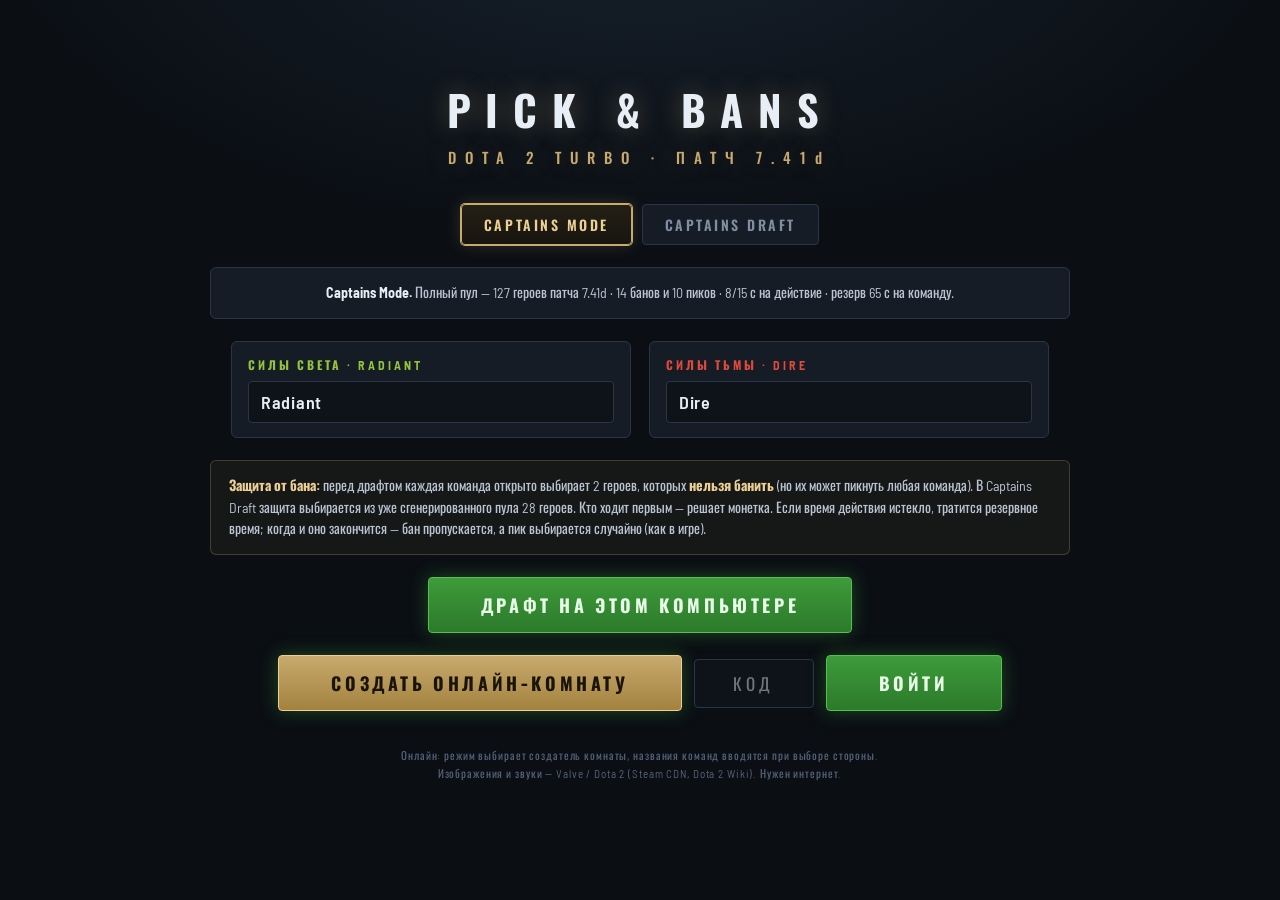
==== index.html @ f0eefd9b "Add files via upload" ====
<!DOCTYPE html>
<html lang="ru">
<head>
<meta charset="UTF-8">
<meta name="viewport" content="width=device-width, initial-scale=1.0">
<title>Dota 2 Turbo — Pick & Bans 7.41d</title>
<link rel="preconnect" href="https://fonts.googleapis.com">
<link href="https://fonts.googleapis.com/css2?family=Barlow+Semi+Condensed:wght@400;500;600;700;800&family=Oswald:wght@400;500;600;700&display=swap" rel="stylesheet">
<style>
:root{
  --bg:#0b0f14; --bg2:#0e141b; --panel:#151c25; --panel2:#1b2430; --line:#2a3646;
  --gold:#c8aa6e; --gold-br:#eccf94; --txt:#cfd8e3; --dim:#7f8ea1;
  --radiant:#93c53b; --radiant-br:#b8e35f; --dire:#e04a3c; --dire-br:#ff7a6b;
  --str:#ec5044; --agi:#3fda6c; --int:#40a6ff; --uni:#c98aff;
  --ban:#8b1e1e;
}
*{box-sizing:border-box; margin:0; padding:0; -webkit-user-select:none; user-select:none;}
html,body{height:100%;}
body{
  background:radial-gradient(1200px 600px at 50% -10%, #16202c 0%, var(--bg) 55%) fixed, var(--bg);
  color:var(--txt);
  font-family:'Barlow Semi Condensed','Oswald',Arial,sans-serif;
  overflow-x:hidden; min-height:100%;
}
input{user-select:text; -webkit-user-select:text;}
button{font-family:inherit; cursor:pointer;}
.hidden{display:none !important;}
.screen{min-height:100vh; display:flex; flex-direction:column; align-items:center; padding:24px 16px;}

/* ============ SETUP ============ */
.logo{margin-top:6vh; text-align:center; font-family:'Oswald'; letter-spacing:.35em; font-weight:700;
  font-size:42px; color:#e8eef5; text-shadow:0 0 24px rgba(200,170,110,.35);}
.logo .sub{display:block; font-size:15px; letter-spacing:.6em; color:var(--gold); margin-top:6px; font-weight:500;}
.setup-box{margin-top:4vh; width:min(860px,94vw); display:flex; flex-direction:column; gap:22px;}
.mode-tabs{display:flex; gap:10px; justify-content:center;}
.mode-tab{background:var(--panel); border:1px solid var(--line); color:var(--dim); border-radius:4px;
  font-family:'Oswald'; font-size:14px; letter-spacing:.18em; font-weight:600; padding:9px 22px;
  text-transform:uppercase; transition:all .15s;}
.mode-tab:hover{border-color:#3b4b60; color:#cfd8e3;}
.mode-tab.sel{border-color:var(--gold); color:var(--gold-br); box-shadow:0 0 0 1px var(--gold), 0 0 16px rgba(200,170,110,.22);
  background:linear-gradient(180deg,#242015,#181510);}
.mode-desc{background:var(--panel); border:1px solid var(--line); border-radius:6px; padding:14px 18px;
  font-size:14px; color:#b9c4d2; line-height:1.55; text-align:center; min-height:52px;}
.mode-desc b{color:#e8eef5;}
.teams-row{display:flex; gap:18px; justify-content:center; flex-wrap:wrap;}
.team-input{flex:1 1 280px; max-width:400px; background:var(--panel); border:1px solid var(--line); border-radius:6px; padding:14px 16px;}
.team-input label{display:block; font-size:12px; letter-spacing:.25em; margin-bottom:8px; font-weight:700;}
.team-input.radiant label{color:var(--radiant);}
.team-input.dire label{color:var(--dire);}
.team-input input{width:100%; background:#0d1319; border:1px solid var(--line); color:#e8eef5; font-size:18px;
  padding:9px 12px; border-radius:4px; font-family:inherit; font-weight:600; letter-spacing:.04em;}
.team-input input:focus{outline:none; border-color:var(--gold);}
.rules-note{background:rgba(200,170,110,.06); border:1px solid rgba(200,170,110,.25); border-radius:6px;
  padding:14px 18px; font-size:14px; color:#b9c4d2; line-height:1.55;}
.rules-note b{color:var(--gold-br);}
.btn-main{align-self:center; background:linear-gradient(180deg,#3e9b3a,#2c7a2b); color:#eaffea; border:1px solid #55c14f;
  font-size:18px; letter-spacing:.2em; font-weight:700; padding:14px 52px; border-radius:4px; text-transform:uppercase;
  box-shadow:0 0 18px rgba(70,180,60,.35); transition:all .15s;}
.btn-main:hover:not(:disabled){filter:brightness(1.15);}
.btn-main:disabled{filter:grayscale(.8) brightness(.6); cursor:not-allowed; box-shadow:none;}
.btn-gold{background:linear-gradient(180deg,#c8aa6e,#a3823f); border:1px solid #eccf94; color:#1a1408;}

/* ============ COIN ============ */
#scr-coin{justify-content:center; gap:36px;}
.coin-stage{perspective:900px; height:220px; display:flex; align-items:center;}
#coin{width:190px; height:190px; position:relative; transform-style:preserve-3d; transition:transform 2.6s cubic-bezier(.15,.75,.25,1);}
#coin .face{position:absolute; inset:0; border-radius:50%; backface-visibility:hidden; display:flex; flex-direction:column;
  align-items:center; justify-content:center; gap:6px; font-family:'Oswald'; font-weight:700; letter-spacing:.14em;
  border:6px solid var(--gold); box-shadow:inset 0 0 30px rgba(0,0,0,.6), 0 0 40px rgba(200,170,110,.25);}
#coin .face img{width:84px; height:84px; filter:drop-shadow(0 2px 6px rgba(0,0,0,.7));}
#coin .face.radiant{background:radial-gradient(circle at 35% 30%, #2f4d18, #16260c); color:var(--radiant-br);}
#coin .face.dire{background:radial-gradient(circle at 35% 30%, #4d1d15, #260d08); color:var(--dire-br); transform:rotateY(180deg);}
.coin-caption{font-size:20px; letter-spacing:.3em; color:var(--dim); text-transform:uppercase; font-weight:600;}
#coin-result{text-align:center; display:flex; flex-direction:column; gap:20px; align-items:center;}
#coin-result .who{font-family:'Oswald'; font-size:30px; letter-spacing:.2em; font-weight:700;}

/* ============ PROTECT ============ */
#scr-protect{gap:14px;}
.protect-head{margin-top:8px; text-align:center;}
.protect-head h2{font-family:'Oswald'; font-size:26px; letter-spacing:.14em; font-weight:600;}
.protect-head .cnt{margin-top:6px; font-size:16px; color:var(--gold-br); letter-spacing:.1em;}
.protect-head .hint{margin-top:4px; font-size:13px; color:var(--dim);}

/* ============ COMMON HERO GRID ============ */
.search-row{display:flex; gap:12px; align-items:center; margin:4px 0 2px;}
.search-row input{background:#0d1319; border:1px solid var(--line); color:#e8eef5; font-size:15px; padding:8px 14px;
  border-radius:4px; width:280px; font-family:inherit;}
.search-row input:focus{outline:none; border-color:var(--gold);}
.grid4{display:grid; grid-template-columns:repeat(4,1fr); gap:10px; width:min(1720px,99vw); align-items:start;}
.attr-col{background:linear-gradient(180deg, rgba(255,255,255,.02), rgba(0,0,0,.12)); border:1px solid #1e2937; border-radius:6px; padding:8px;}
.attr-head{display:flex; align-items:center; justify-content:center; gap:8px; padding:4px 0 9px;}
.attr-head img{width:22px; height:22px;}
.attr-head span{font-family:'Oswald'; font-size:15px; letter-spacing:.22em; font-weight:600;}
.attr-col[data-a=s] .attr-head span{color:var(--str);}
.attr-col[data-a=a] .attr-head span{color:var(--agi);}
.attr-col[data-a=i] .attr-head span{color:var(--int);}
.attr-col[data-a=u] .attr-head span{color:var(--uni);}
.hgrid{display:grid; grid-template-columns:repeat(auto-fill,minmax(76px,1fr)); gap:5px;}
.hero{position:relative; aspect-ratio:256/144; border-radius:3px; background-size:cover; background-position:center;
  border:1px solid #05070a; cursor:pointer; transition:transform .12s ease, box-shadow .12s ease, filter .15s; outline:1px solid rgba(255,255,255,.05);}
.hero .nm{position:absolute; left:0; right:0; bottom:0; font-size:9px; line-height:1.1; padding:7px 2px 2px; text-align:center;
  color:#dfe7f0; letter-spacing:.04em; text-transform:uppercase; font-weight:600; white-space:nowrap; overflow:hidden; text-overflow:ellipsis;
  background:linear-gradient(180deg, transparent, rgba(0,0,0,.88) 70%); border-radius:0 0 3px 3px; pointer-events:none;}
.hero:hover{transform:scale(1.42); z-index:30; box-shadow:0 6px 22px rgba(0,0,0,.8), 0 0 0 1px var(--gold);}
.hero.dimmed{filter:brightness(.13) saturate(.4); pointer-events:none;}
.hero.dimmed .nm{opacity:.25;}
.hero.sel{box-shadow:0 0 0 2px var(--gold-br), 0 0 18px rgba(236,207,148,.5); transform:scale(1.18); z-index:20;}
.hero.banned{filter:grayscale(1) brightness(.32); cursor:default;}
.hero.banned:hover{transform:none; box-shadow:none;}
.hero.banned::after{content:""; position:absolute; inset:0;
  background:linear-gradient(to top right, transparent 46.5%, rgba(220,60,50,.85) 47%, rgba(220,60,50,.85) 53%, transparent 53.5%);}
.hero.picked{filter:brightness(.28); cursor:default;}
.hero.picked:hover{transform:none;}
.hero.picked.by-radiant{box-shadow:inset 0 -3px 0 var(--radiant);}
.hero.picked.by-dire{box-shadow:inset 0 -3px 0 var(--dire);}
.hero.prot{outline:2px solid var(--gold); box-shadow:0 0 10px rgba(200,170,110,.45);}
.hero .shield{position:absolute; top:2px; right:2px; width:15px; height:17px; pointer-events:none;
  filter:drop-shadow(0 1px 2px rgba(0,0,0,.9));}
.hero.notpool{display:none;}
@keyframes shake{0%,100%{transform:translateX(0)}20%{transform:translateX(-5px)}40%{transform:translateX(5px)}60%{transform:translateX(-4px)}80%{transform:translateX(4px)}}
.hero.shake{animation:shake .35s; box-shadow:0 0 0 2px var(--dire) !important;}

/* ============ DRAFT SCREEN ============ */
#scr-draft{padding:10px 10px 120px; gap:8px;}
.topbar{display:grid; grid-template-columns:1fr 300px 1fr; gap:12px; width:min(1720px,99vw); align-items:stretch;}
.tpanel{background:linear-gradient(180deg,var(--panel2),var(--panel)); border:1px solid var(--line); border-radius:6px; padding:10px 12px 12px; transition:box-shadow .3s;}
.tpanel.active-radiant{box-shadow:0 0 0 1px var(--radiant), 0 0 26px rgba(147,197,59,.28);}
.tpanel.active-dire{box-shadow:0 0 0 1px var(--dire), 0 0 26px rgba(224,74,60,.28);}
.tpanel .tname{display:flex; align-items:baseline; gap:10px; margin-bottom:8px;}
.tpanel.right .tname{justify-content:flex-end;}
.tpanel .tname b{font-family:'Oswald'; font-size:20px; letter-spacing:.12em; color:#e8eef5; font-weight:600;
  max-width:60%; overflow:hidden; text-overflow:ellipsis; white-space:nowrap;}
.tpanel .side-tag{font-size:11px; letter-spacing:.3em; font-weight:700;}
.tpanel.radiant .side-tag{color:var(--radiant);}
.tpanel.dire .side-tag{color:var(--dire);}
.tpanel .reserve{font-size:13px; color:var(--dim); letter-spacing:.06em; margin-left:auto;}
.tpanel.right .reserve{margin-left:0; margin-right:auto;}
.tpanel .reserve b{color:#e8eef5; font-family:'Oswald'; font-size:15px;}
.tpanel .reserve.burning b{color:#ff6b5b; text-shadow:0 0 10px rgba(255,80,60,.6); animation:pulse 1s infinite;}
@keyframes pulse{50%{opacity:.55}}
.pickrow{display:flex; gap:6px;}
.tpanel.right .pickrow{flex-direction:row-reverse;}
.pslot{flex:1 1 0; aspect-ratio:256/144; background:#0a0e13; border:1px solid #232f3f; border-radius:3px; position:relative; overflow:hidden;}
.tpanel.radiant .pslot{border-top:2px solid rgba(147,197,59,.55);}
.tpanel.dire .pslot{border-top:2px solid rgba(224,74,60,.55);}
.pslot img{width:100%; height:100%; object-fit:cover; display:block; animation:slotin .35s ease;}
@keyframes slotin{from{transform:scale(1.6); opacity:0; filter:brightness(2);} to{transform:scale(1); opacity:1;}}
.pslot.turn{box-shadow:inset 0 0 0 2px var(--gold); animation:pulse 1.2s infinite;}
.pslot .pnum{position:absolute; top:2px; left:4px; font-size:10px; color:#4d5d72; font-weight:700;}
.banrow{display:flex; gap:4px; margin-top:6px; min-height:26px;}
.tpanel.right .banrow{flex-direction:row-reverse;}
.bslot{width:46px; aspect-ratio:256/144; background:#0a0e13; border:1px solid #22140f; border-radius:2px; position:relative; overflow:hidden;}
.bslot img{width:100%; height:100%; object-fit:cover; filter:grayscale(1) brightness(.55);}
.bslot::after{content:""; position:absolute; inset:0; background:linear-gradient(to top right, transparent 44%, rgba(220,60,50,.9) 46%, rgba(220,60,50,.9) 54%, transparent 56%); opacity:0;}
.bslot.done::after{opacity:1;}
.bslot.skip{display:flex; align-items:center; justify-content:center; color:#6b4a3f; font-size:14px; font-weight:800;}
.bslot.turn{box-shadow:inset 0 0 0 2px var(--gold); animation:pulse 1.2s infinite;}

.center-timer{background:linear-gradient(180deg,#181f29,#10151d); border:1px solid var(--line); border-radius:6px;
  display:flex; flex-direction:column; align-items:center; justify-content:center; gap:2px; padding:8px;}
.ct-action{font-family:'Oswald'; font-size:17px; letter-spacing:.22em; font-weight:600; text-transform:uppercase;}
.ct-action.radiant{color:var(--radiant-br);}
.ct-action.dire{color:var(--dire-br);}
.ct-time{font-family:'Oswald'; font-size:52px; font-weight:700; line-height:1; color:#f2f6fa; text-shadow:0 0 18px rgba(255,255,255,.15);}
.ct-time.low{color:#ff5d4d; text-shadow:0 0 20px rgba(255,70,50,.55);}
.ct-time.reserve-mode{color:#ffb14d; text-shadow:0 0 20px rgba(255,170,60,.5);}
.ct-phase{font-size:11px; letter-spacing:.28em; color:var(--dim); text-transform:uppercase;}
.ct-sub{font-size:11px; letter-spacing:.14em; color:#8d6a3f; text-transform:uppercase; min-height:14px;}

.seqbar{display:flex; gap:3px; width:min(1720px,99vw); justify-content:center; flex-wrap:wrap; align-items:flex-end;}
.seq{position:relative; overflow:hidden; border-radius:3px; display:flex; align-items:center; justify-content:center; font-weight:800; border:1px solid;}
.seq.pick{width:44px; height:46px; font-size:16px;}
.seq.ban{width:26px; height:26px; font-size:10px; opacity:.9;}
.seq.radiant{background:linear-gradient(180deg,#232f12,#131a09); border-color:#4a6420; color:var(--radiant-br); box-shadow:inset 0 -3px 0 var(--radiant);}
.seq.dire{background:linear-gradient(180deg,#2e140d,#1a0b07); border-color:#6b2a20; color:var(--dire-br); box-shadow:inset 0 -3px 0 var(--dire);}
.seq.ban.radiant, .seq.ban.dire{filter:saturate(.7) brightness(.85);}
.seq img{position:absolute; inset:0; width:100%; height:100%; object-fit:cover;}
.seq.ban img{filter:grayscale(1) brightness(.5);}
.seq.cur{box-shadow:0 0 0 2px var(--gold), 0 0 16px rgba(200,170,110,.55); z-index:2; opacity:1; filter:none;}
.seq .mini-x{position:absolute; inset:0; background:linear-gradient(to top right, transparent 42%, rgba(220,60,50,.9) 46%, rgba(220,60,50,.9) 54%, transparent 58%); z-index:1;}
.seq-gap{width:14px;}
.seq-legend{width:100%; display:flex; justify-content:center; gap:24px; font-size:11px; color:#7c8ca1; letter-spacing:.12em; margin-top:3px; text-transform:uppercase;}
.seq-legend .lg{display:inline-flex; align-items:center; gap:6px;}
.seq-legend .sq{display:inline-block; border-radius:2px; border:1px solid #4a5568; background:#1a2230;}
.seq-legend .sq.p{width:16px; height:16px;}
.seq-legend .sq.b{width:10px; height:10px;}

/* bottom action bar */
.actionbar{position:fixed; left:0; right:0; bottom:0; background:linear-gradient(180deg, rgba(13,18,25,.6), #0c1117 40%);
  border-top:1px solid #202b39; backdrop-filter:blur(6px); display:flex; align-items:center; justify-content:center;
  gap:18px; padding:10px 14px; z-index:50;}
.preview{display:flex; align-items:center; gap:14px; min-width:340px;}
.preview .pimg{width:150px; aspect-ratio:256/144; background:#0a0e13 center/cover; border:1px solid #2a3646; border-radius:4px;}
.preview .pinfo{display:flex; flex-direction:column; gap:3px;}
.preview .pname{font-family:'Oswald'; font-size:21px; letter-spacing:.1em; color:#eef3f8; font-weight:600; min-width:170px;}
.preview .pattr{display:flex; align-items:center; gap:6px; font-size:12px; color:var(--dim); letter-spacing:.15em; text-transform:uppercase;}
.preview .pattr img{width:16px; height:16px;}
.btn-lock{font-family:'Oswald'; font-size:19px; letter-spacing:.24em; font-weight:600; text-transform:uppercase;
  padding:14px 46px; border-radius:4px; border:1px solid transparent; transition:all .15s; min-width:250px;}
.btn-lock.pick{background:linear-gradient(180deg,#3e9b3a,#2c7a2b); border-color:#55c14f; color:#eaffea; box-shadow:0 0 18px rgba(70,180,60,.35);}
.btn-lock.ban{background:linear-gradient(180deg,#a5342a,#7c2018); border-color:#d4574a; color:#ffe9e6; box-shadow:0 0 18px rgba(200,60,45,.35);}
.btn-lock:disabled{filter:grayscale(.85) brightness(.5); cursor:not-allowed; box-shadow:none;}
.btn-lock:hover:not(:disabled){filter:brightness(1.18);}
.mini-btns{display:flex; gap:8px;}
.btn-mini{background:#182130; border:1px solid var(--line); color:#9fb0c3; font-size:13px; padding:9px 14px; border-radius:4px; letter-spacing:.08em;}
.btn-mini:hover{border-color:var(--gold); color:var(--gold-br);}
.btn-small{background:none; border:1px solid var(--line); color:#8fa0b5; font-size:12px; padding:7px 18px;
  border-radius:4px; letter-spacing:.1em; text-transform:uppercase;}
.btn-small:hover{border-color:var(--gold); color:var(--gold-br);}

/* overlays */
.overlay{position:fixed; inset:0; background:rgba(5,8,12,.86); z-index:100; display:flex; flex-direction:column;
  align-items:center; justify-content:center; gap:26px; backdrop-filter:blur(4px);}
.overlay h2{font-family:'Oswald'; font-size:44px; letter-spacing:.4em; color:#e8eef5; font-weight:700;}
#toast{position:fixed; bottom:112px; left:50%; transform:translateX(-50%); background:#241318; border:1px solid var(--dire);
  color:#ffd9d4; padding:10px 22px; border-radius:4px; font-size:15px; letter-spacing:.06em; z-index:200; opacity:0;
  transition:opacity .25s; pointer-events:none;}
#toast.show{opacity:1;}
#toast.goldy{background:#211b0e; border-color:var(--gold); color:#f3e3bd;}

/* review banner (CD) */
#review-banner{position:fixed; top:0; left:0; right:0; z-index:90; display:flex; align-items:center; justify-content:center; gap:16px;
  background:linear-gradient(180deg, rgba(200,170,110,.16), rgba(20,15,5,.7)); border-bottom:1px solid var(--gold);
  padding:12px; font-family:'Oswald'; font-size:20px; letter-spacing:.2em; color:var(--gold-br); text-transform:uppercase;}
#review-banner b{font-size:30px;}

/* END SCREEN */
#scr-end .vs-wrap{display:flex; gap:34px; align-items:center;}
.end-team{display:flex; flex-direction:column; gap:10px; align-items:center;}
.end-team h3{font-family:'Oswald'; font-size:26px; letter-spacing:.16em; font-weight:600;}
.end-team.radiant h3{color:var(--radiant-br);}
.end-team.dire h3{color:var(--dire-br);}
.end-picks{display:flex; flex-direction:column; gap:6px;}
.end-picks img{width:210px; border-radius:4px; border:1px solid #2a3646; display:block;}
.vs-label{font-family:'Oswald'; font-size:52px; color:var(--gold); letter-spacing:.1em; font-weight:700; text-shadow:0 0 26px rgba(200,170,110,.5);}
.end-note{color:var(--dim); font-size:14px; letter-spacing:.08em;}
.footer-note{margin-top:14px; font-size:11px; color:#54637a; letter-spacing:.08em; text-align:center; line-height:1.6;}
/* онлайн */
.net-row{display:flex; gap:12px; justify-content:center; align-items:center; flex-wrap:wrap;}
.net-row input{background:#0d1319; border:1px solid var(--line); color:#e8eef5; font-size:17px; padding:11px 14px;
  border-radius:4px; width:120px; text-align:center; letter-spacing:.25em; font-family:'Oswald'; text-transform:uppercase;}
.net-row input:focus{outline:none; border-color:var(--gold);}
.lobby-mode{margin-top:10px; color:var(--gold-br); font-family:'Oswald'; letter-spacing:.25em; font-size:16px;}
#lobby-status{color:var(--dim); font-size:14px; letter-spacing:.08em; margin-top:10px; min-height:18px;}
.seats{display:flex; gap:24px; margin-top:28px; flex-wrap:wrap; justify-content:center;}
.seat{width:310px; background:linear-gradient(180deg,var(--panel2),var(--panel)); border:1px solid var(--line);
  border-radius:6px; padding:22px 20px; display:flex; flex-direction:column; gap:12px; align-items:center;}
.seat.radiant{border-top:3px solid var(--radiant);}
.seat.dire{border-top:3px solid var(--dire);}
.seat .side-tag{font-family:'Oswald'; letter-spacing:.32em; font-weight:700; font-size:18px;}
.seat.radiant .side-tag{color:var(--radiant-br);}
.seat.dire .side-tag{color:var(--dire-br);}
.seat-state{color:var(--dim); font-size:15px; letter-spacing:.06em; min-height:20px;}
.seat input{width:100%; background:#0d1319; border:1px solid var(--line); color:#e8eef5; font-size:16px;
  padding:9px 10px; border-radius:4px; font-family:inherit; text-align:center; font-weight:600;}
.seat input:focus{outline:none; border-color:var(--gold);}
.lobby-hint{margin-top:26px; color:var(--dim); font-size:13px; letter-spacing:.06em; text-align:center; line-height:1.7;}
@media (max-width:1100px){
  .grid4{grid-template-columns:repeat(2,1fr);}
  .topbar{grid-template-columns:1fr; }
  .center-timer{order:-1;}
}
</style>
</head>
<body>

<!-- ================= SETUP ================= -->
<section id="scr-setup" class="screen">
  <h1 class="logo">PICK &amp; BANS<span class="sub">DOTA 2 TURBO · ПАТЧ 7.41d</span></h1>
  <div class="setup-box">
    <div class="mode-tabs">
      <button class="mode-tab sel" data-mode="cm">Captains Mode</button>
      <button class="mode-tab" data-mode="cd">Captains Draft</button>
    </div>
    <div class="mode-desc" id="mode-desc"></div>
    <div class="teams-row">
      <div class="team-input radiant">
        <label>СИЛЫ СВЕТА · RADIANT</label>
        <input id="name-radiant" maxlength="24" value="Radiant" spellcheck="false">
      </div>
      <div class="team-input dire">
        <label>СИЛЫ ТЬМЫ · DIRE</label>
        <input id="name-dire" maxlength="24" value="Dire" spellcheck="false">
      </div>
    </div>
    <div class="rules-note">
      <b>Защита от бана:</b> перед драфтом каждая команда открыто выбирает 2 героев, которых <b>нельзя банить</b>
      (но их может пикнуть любая команда). В Captains Draft защита выбирается из уже сгенерированного пула 28 героев.
      Кто ходит первым — решает монетка. Если время действия истекло, тратится резервное время; когда и оно закончится —
      бан пропускается, а пик выбирается случайно (как в игре).
    </div>
    <button class="btn-main" id="btn-setup-next">Драфт на этом компьютере</button>
    <div class="net-row">
      <button class="btn-main btn-gold" id="btn-net-host">Создать онлайн-комнату</button>
      <input id="net-code" placeholder="КОД" maxlength="8" spellcheck="false">
      <button class="btn-main" id="btn-net-join">Войти</button>
    </div>
    <div class="footer-note">Онлайн: режим выбирает создатель комнаты, названия команд вводятся при выборе стороны.<br>
      Изображения и звуки — Valve / Dota 2 (Steam CDN, Dota 2 Wiki). Нужен интернет.</div>
  </div>
</section>

<!-- ================= ONLINE LOBBY ================= -->
<section id="scr-lobby" class="screen hidden">
  <h1 class="logo" style="margin-top:4vh">ОНЛАЙН-КОМНАТА<span class="sub" id="lobby-code">КОД: —</span></h1>
  <div class="lobby-mode" id="lobby-mode"></div>
  <div id="lobby-status">…</div>
  <div class="seats">
    <div class="seat radiant">
      <div class="side-tag">RADIANT</div>
      <div class="seat-state" id="seat-state-radiant">Свободна</div>
      <input id="seat-name-radiant" class="hidden" maxlength="24" placeholder="Название команды" spellcheck="false">
      <button class="btn-main" id="seat-btn-radiant">Занять сторону</button>
    </div>
    <div class="seat dire">
      <div class="side-tag">DIRE</div>
      <div class="seat-state" id="seat-state-dire">Свободна</div>
      <input id="seat-name-dire" class="hidden" maxlength="24" placeholder="Название команды" spellcheck="false">
      <button class="btn-main" id="seat-btn-dire">Занять сторону</button>
    </div>
  </div>
  <div class="lobby-hint">Отправьте код сопернику — он вводит его на главном экране в поле «КОД» и жмёт «Войти».<br>
    Каждый капитан занимает свободную сторону, вписывает название и жмёт «Готов». Пики и баны — только за свою сторону.</div>
</section>

<!-- ================= COIN ================= -->
<section id="scr-coin" class="screen hidden">
  <h1 class="logo" style="margin-top:4vh">ЖЕРЕБЬЁВКА<span class="sub">ПЕРВЫЙ ХОД</span></h1>
  <div class="coin-stage">
    <div id="coin">
      <div class="face radiant"><img id="coin-img-r" alt="R"><span>RADIANT</span></div>
      <div class="face dire"><img id="coin-img-d" alt="D"><span>DIRE</span></div>
    </div>
  </div>
  <div class="coin-caption" id="coin-caption">Монета решит, кто ходит первым</div>
  <button class="btn-main btn-gold" id="btn-flip">Бросить монету</button>
  <div id="coin-result" class="hidden">
    <div class="who" id="coin-who"></div>
    <button class="btn-main" id="btn-coin-next">Продолжить</button>
  </div>
</section>

<!-- ================= PROTECT ================= -->
<section id="scr-protect" class="screen hidden">
  <div class="protect-head">
    <h2 id="protect-title"></h2>
    <div class="cnt" id="protect-cnt">Выбрано: 0 / 2</div>
    <div class="hint">Эти герои получат золотой щит — банить их запрещено, пикать может любая команда</div>
  </div>
  <div class="search-row">
    <input id="protect-search" placeholder="Поиск героя..." spellcheck="false">
    <button class="btn-mini" id="protect-clear">Сбросить</button>
  </div>
  <div class="grid4" id="protect-grid"></div>
  <button class="btn-main" id="btn-protect-ok" disabled style="margin-top:10px">Подтвердить</button>
</section>

<!-- ================= DRAFT ================= -->
<section id="scr-draft" class="screen hidden">
  <div id="review-banner" class="hidden">Изучите пул героев — драфт начнётся через&nbsp;<b id="review-sec">15</b></div>
  <div class="topbar">
    <div class="tpanel radiant" id="panel-radiant">
      <div class="tname"><span class="side-tag">RADIANT</span><b id="dr-name-radiant">Radiant</b>
        <span class="reserve" id="reserve-radiant">Резерв <b>2:10</b></span></div>
      <div class="pickrow" id="picks-radiant"></div>
      <div class="banrow" id="bans-radiant"></div>
    </div>
    <div class="center-timer">
      <div class="ct-action" id="ct-action">—</div>
      <div class="ct-time" id="ct-time">30</div>
      <div class="ct-sub" id="ct-sub"></div>
      <div class="ct-phase" id="ct-phase"></div>
    </div>
    <div class="tpanel dire right" id="panel-dire">
      <div class="tname"><span class="reserve" id="reserve-dire">Резерв <b>2:10</b></span>
        <b id="dr-name-dire">Dire</b><span class="side-tag">DIRE</span></div>
      <div class="pickrow" id="picks-dire"></div>
      <div class="banrow" id="bans-dire"></div>
    </div>
  </div>
  <div class="seqbar" id="seqbar"></div>
  <div class="search-row">
    <input id="draft-search" placeholder="Поиск героя..." spellcheck="false">
    <div class="mini-btns">
      <button class="btn-mini" id="btn-pause">⏸ Пауза</button>
      <button class="btn-mini" id="btn-sound">🔊 Звук вкл</button>
    </div>
  </div>
  <div class="grid4" id="draft-grid"></div>
  <div class="actionbar">
    <div class="preview">
      <div class="pimg" id="prev-img"></div>
      <div class="pinfo">
        <div class="pname" id="prev-name">Выберите героя</div>
        <div class="pattr" id="prev-attr"></div>
      </div>
    </div>
    <button class="btn-lock pick" id="btn-lock" disabled>ВЫБРАТЬ</button>
  </div>
</section>

<!-- ================= END ================= -->
<div id="scr-end" class="overlay hidden">
  <h2>ДРАФТ ЗАВЕРШЁН</h2>
  <div class="vs-wrap">
    <div class="end-team radiant"><h3 id="end-name-radiant"></h3><div class="end-picks" id="end-picks-radiant"></div></div>
    <div class="vs-label">VS</div>
    <div class="end-team dire"><h3 id="end-name-dire"></h3><div class="end-picks" id="end-picks-dire"></div></div>
  </div>
  <div class="end-note" id="end-note"></div>
  <div style="display:flex; gap:14px; align-items:center">
    <button class="btn-main btn-gold" id="btn-save-img" title="Один клик — картинка пиков. Тройной клик — полная картинка с банами в порядке драфта">Сохранить</button>
    <button class="btn-main" id="btn-again">Новый драфт</button>
  </div>
  <button class="btn-small" id="btn-copy">Скопировать результат текстом</button>
</div>

<div id="pause-overlay" class="overlay hidden"><h2>ПАУЗА</h2>
  <button class="btn-main" id="btn-resume">Продолжить</button></div>

<div id="toast"></div>

<script src="https://unpkg.com/mqtt@5.10.1/dist/mqtt.min.js"></script>
<script>if(!window.mqtt)document.write('<script src="https://cdnjs.cloudflare.com/ajax/libs/mqtt/5.10.1/mqtt.min.js"><\/script>');</script>
<script>
/* ================================================================
   DOTA 2 TURBO PICK/BANS — патч 7.41d
   Порядок Captains Mode соответствует 7.40+ (Liquipedia):
   Баны1: A A B B A B B (15с) · Пики1: A B · Баны2: A A B ·
   Пики2: B A A B B A · Баны3: A B A B · Пики3: A B  (A = первый пик)
   Резерв: 65с на команду. Тайм-аут: бан пропадает, пик — случайный герой.
   Captains Draft: пул 28 (7 на атрибут), баны A B A B A B,
   пики A B B A A B B A A B, банк 45с на капитана.
   При пике звучит собственная спавн-реплика героя (оригинальная озвучка Dota 2,
   Dota 2 Wiki). У героев без реплик на вики (Ringmaster, Kez, Largo) — тишина.
   ================================================================ */
/* ---------- ДАННЫЕ: 127 героев патча 7.41d (OpenDota, июль 2026) ----------
   [внутреннее имя для CDN, отображаемое имя, атрибут s/a/i/u] */
const HEROES = [
["antimage","Anti-Mage","a"],["axe","Axe","s"],["bane","Bane","u"],["bloodseeker","Bloodseeker","a"],
["crystal_maiden","Crystal Maiden","i"],["drow_ranger","Drow Ranger","a"],["earthshaker","Earthshaker","s"],
["juggernaut","Juggernaut","a"],["mirana","Mirana","a"],["morphling","Morphling","a"],["nevermore","Shadow Fiend","a"],
["phantom_lancer","Phantom Lancer","a"],["puck","Puck","i"],["pudge","Pudge","s"],["razor","Razor","a"],
["sand_king","Sand King","u"],["storm_spirit","Storm Spirit","i"],["sven","Sven","s"],["tiny","Tiny","s"],
["vengefulspirit","Vengeful Spirit","a"],["windrunner","Windranger","u"],["zuus","Zeus","i"],["kunkka","Kunkka","s"],
["lina","Lina","i"],["lion","Lion","i"],["shadow_shaman","Shadow Shaman","i"],["slardar","Slardar","s"],
["tidehunter","Tidehunter","s"],["witch_doctor","Witch Doctor","i"],["lich","Lich","i"],["riki","Riki","a"],
["enigma","Enigma","u"],["tinker","Tinker","i"],["sniper","Sniper","a"],["necrolyte","Necrophos","i"],
["warlock","Warlock","i"],["beastmaster","Beastmaster","u"],["queenofpain","Queen of Pain","i"],
["venomancer","Venomancer","u"],["faceless_void","Faceless Void","a"],["skeleton_king","Wraith King","s"],
["death_prophet","Death Prophet","u"],["phantom_assassin","Phantom Assassin","a"],["pugna","Pugna","i"],
["templar_assassin","Templar Assassin","a"],["viper","Viper","a"],["luna","Luna","a"],["dragon_knight","Dragon Knight","s"],
["dazzle","Dazzle","u"],["rattletrap","Clockwerk","s"],["leshrac","Leshrac","i"],["furion","Nature's Prophet","u"],
["life_stealer","Lifestealer","s"],["dark_seer","Dark Seer","i"],["clinkz","Clinkz","a"],["omniknight","Omniknight","s"],
["enchantress","Enchantress","i"],["huskar","Huskar","s"],["night_stalker","Night Stalker","s"],
["broodmother","Broodmother","a"],["bounty_hunter","Bounty Hunter","a"],["weaver","Weaver","a"],["jakiro","Jakiro","i"],
["batrider","Batrider","u"],["chen","Chen","i"],["spectre","Spectre","a"],["ancient_apparition","Ancient Apparition","i"],
["doom_bringer","Doom","s"],["ursa","Ursa","a"],["spirit_breaker","Spirit Breaker","s"],["gyrocopter","Gyrocopter","a"],
["alchemist","Alchemist","s"],["invoker","Invoker","i"],["silencer","Silencer","i"],["obsidian_destroyer","Outworld Destroyer","i"],
["lycan","Lycan","s"],["brewmaster","Brewmaster","u"],["shadow_demon","Shadow Demon","i"],["lone_druid","Lone Druid","a"],
["chaos_knight","Chaos Knight","s"],["meepo","Meepo","a"],["treant","Treant Protector","s"],["ogre_magi","Ogre Magi","s"],
["undying","Undying","s"],["rubick","Rubick","i"],["disruptor","Disruptor","i"],["nyx_assassin","Nyx Assassin","u"],
["naga_siren","Naga Siren","a"],["keeper_of_the_light","Keeper of the Light","i"],["wisp","Io","u"],["visage","Visage","u"],
["slark","Slark","a"],["medusa","Medusa","a"],["troll_warlord","Troll Warlord","a"],["centaur","Centaur Warrunner","s"],
["magnataur","Magnus","u"],["shredder","Timbersaw","s"],["bristleback","Bristleback","s"],["tusk","Tusk","s"],
["skywrath_mage","Skywrath Mage","i"],["abaddon","Abaddon","u"],["elder_titan","Elder Titan","s"],
["legion_commander","Legion Commander","s"],["techies","Techies","u"],["ember_spirit","Ember Spirit","a"],
["earth_spirit","Earth Spirit","s"],["abyssal_underlord","Underlord","s"],["terrorblade","Terrorblade","a"],
["phoenix","Phoenix","s"],["oracle","Oracle","i"],["winter_wyvern","Winter Wyvern","i"],["arc_warden","Arc Warden","u"],
["monkey_king","Monkey King","a"],["dark_willow","Dark Willow","i"],["pangolier","Pangolier","u"],
["grimstroke","Grimstroke","i"],["hoodwink","Hoodwink","a"],["void_spirit","Void Spirit","u"],["snapfire","Snapfire","u"],
["mars","Mars","s"],["ringmaster","Ringmaster","i"],["dawnbreaker","Dawnbreaker","s"],["marci","Marci","u"],
["primal_beast","Primal Beast","s"],["muerta","Muerta","i"],["kez","Kez","a"],["largo","Largo","s"]
];
HEROES.sort((x,y)=>x[1].localeCompare(y[1]));
const byId = {}; HEROES.forEach(h=>byId[h[0]]=h);

const CDN = "https://cdn.cloudflare.steamstatic.com/apps/dota2/images/dota_react/";
const img = s => CDN + "heroes/" + s + ".png";
const ATTRS = {
  s:{label:"СИЛА", icon:CDN+"icons/hero_strength.png"},
  a:{label:"ЛОВКОСТЬ", icon:CDN+"icons/hero_agility.png"},
  i:{label:"ИНТЕЛЛЕКТ", icon:CDN+"icons/hero_intelligence.png"},
  u:{label:"УНИВЕРСАЛЬНЫЕ", icon:CDN+"icons/hero_universal.png"}
};
const SHIELD_SVG = '<svg class="shield" viewBox="0 0 24 28" xmlns="http://www.w3.org/2000/svg"><path d="M12 1 22 5v8c0 7-4.5 11.5-10 14C6.5 24.5 2 20 2 13V5Z" fill="#c8aa6e" stroke="#5c4a22" stroke-width="1.6"/><path d="M12 4.2 19 7v6c0 5.2-3.2 8.6-7 10.6C8.2 21.6 5 18.2 5 13V7Z" fill="#8a6f3c"/></svg>';

/* ---------- ЗВУКИ: оригинальный анонсер Dota 2 (Dota 2 Wiki) ---------- */
const SND_BASE = "https://static.wikia.nocookie.net/dota2_gamepedia/images/";
const SND_FILES = {
  pick_radiant:"9/95/Vo_announcer_announcer_pick_rad.mp3",
  pick_dire:"7/7d/Vo_announcer_announcer_pick_dire.mp3",
  ban_radiant:"5/5f/Vo_announcer_announcer_ban_rad.mp3",
  ban_dire:"a/ab/Vo_announcer_announcer_ban_dire.mp3",
  sec10:"c/c2/Vo_announcer_announcer_count_pick_10.mp3",
  sec5:"2/26/Vo_announcer_announcer_count_pick_5.mp3",
  reserve:"2/22/Vo_announcer_announcer_time_reserve.mp3",
  reserveUsing:"d/d6/Vo_announcer_announcer_time_reserve_using.mp3",
  complete_radiant:"6/69/Vo_announcer_announcer_team_complete_rad.mp3",
  complete_dire:"5/50/Vo_announcer_announcer_team_complete_dire.mp3",
  choose:"5/54/Vo_announcer_announcer_choose_hero.mp3",
  mode_cm:"e/e1/Vo_announcer_announcer_type_capt_mode.mp3",
  mode_cd:"7/74/Vo_announcer_announcer_type_capt_draft.mp3"
};
const SND = {};
for (const k in SND_FILES){ SND[k] = new Audio(SND_BASE + SND_FILES[k] + "/revision/latest"); SND[k].preload = "auto"; }
let soundOn = true, audioUnlocked = false;
function unlockAudio(){
  if (audioUnlocked) return; audioUnlocked = true;
  for (const k in SND){ const a=SND[k]; a.muted=true;
    a.play().then(()=>{a.pause(); a.currentTime=0; a.muted=false;}).catch(()=>{a.muted=false;}); }
}
document.addEventListener("pointerdown", unlockAudio, {once:true});
function play(key){
  if (!soundOn || !SND[key]) return;
  try{ const a=SND[key]; a.currentTime=0; a.play().catch(()=>{}); }catch(e){}
}
function playChain(keys){
  if (!soundOn || !keys.length) return;
  const [head, ...rest] = keys; const a = SND[head]; if (!a){ playChain(rest); return; }
  const next = ()=>{ a.removeEventListener("ended", next); playChain(rest); };
  a.addEventListener("ended", next);
  try{ a.currentTime=0; a.play().catch(()=>playChain(rest)); }catch(e){ playChain(rest); }
}

/* ---------- РЕПЛИКИ ГЕРОЕВ ПРИ ПИКЕ (оригинальная озвучка Dota 2, спавн-фразы) ----------
   Для Ringmaster, Kez и Largo озвучки на вики пока нет — при их пике тишина. */
const HERO_VO = {
"antimage":"d/d3/Vo_antimage_anti_spawn_01.mp3",
"axe":"5/5e/Vo_axe_axe_spawn_01.mp3",
"bane":"2/20/Vo_bane_bane_spawn_02.mp3",
"bloodseeker":"4/48/Vo_bloodseeker_blod_spawn_01.mp3",
"crystal_maiden":"b/b2/Vo_crystalmaiden_cm_spawn_01.mp3",
"drow_ranger":"9/94/Vo_drowranger_dro_spawn_01.mp3",
"earthshaker":"7/72/Vo_earthshaker_erth_spawn_01.mp3",
"juggernaut":"9/92/Vo_juggernaut_jug_spawn_01.mp3",
"mirana":"0/09/Vo_mirana_mir_spawn_01.mp3",
"morphling":"e/e6/Vo_morphling_mrph_spawn_01.mp3",
"nevermore":"e/e6/Vo_nevermore_nev_spawn_01.mp3",
"phantom_lancer":"8/8e/Vo_phantom_lancer_plance_spawn_01.mp3",
"puck":"6/67/Vo_puck_puck_spawn_01.mp3",
"pudge":"6/68/Vo_pudge_pud_spawn_01.mp3",
"razor":"1/14/Vo_razor_raz_spawn_01.mp3",
"sand_king":"0/0c/Vo_sandking_skg_spawn_01.mp3",
"storm_spirit":"1/16/Vo_stormspirit_ss_spawn_01.mp3",
"sven":"e/e9/Vo_sven_sven_spawn_01.mp3",
"tiny":"6/68/Vo_tiny_tiny_spawn_01.mp3",
"vengefulspirit":"6/6e/Vo_vengefulspirit_vng_spawn_01.mp3",
"windrunner":"b/b2/Vo_windrunner_wind_spawn_01.mp3",
"zuus":"1/10/Vo_zuus_zuus_spawn_01.mp3",
"kunkka":"0/06/Vo_kunkka_kunk_spawn_01.mp3",
"lina":"2/22/Vo_lina_lina_spawn_01.mp3",
"lion":"a/a5/Vo_lion_lion_spawn_01.mp3",
"shadow_shaman":"9/97/Vo_shadowshaman_shad_spawn_01.mp3",
"slardar":"2/23/Vo_slardar_slar_spawn_01.mp3",
"tidehunter":"7/7f/Vo_tidehunter_tide_spawn_01.mp3",
"witch_doctor":"5/51/Vo_witchdoctor_wdoc_spawn_01.mp3",
"lich":"6/6e/Vo_lich_lich_spawn_01.mp3",
"riki":"6/67/Vo_riki_riki_spawn_01.mp3",
"enigma":"9/9d/Vo_enigma_enig_spawn_01.mp3",
"tinker":"9/9a/Vo_tinker_tink_spawn_01.mp3",
"sniper":"4/42/Vo_sniper_snip_spawn_01.mp3",
"necrolyte":"0/02/Vo_necrolyte_necr_spawn_01.mp3",
"warlock":"c/c9/Vo_warlock_warl_spawn_01.mp3",
"beastmaster":"a/a4/Vo_beastmaster_beas_spawn_01.mp3",
"queenofpain":"7/75/Vo_queenofpain_pain_spawn_01.mp3",
"venomancer":"5/5e/Vo_venomancer_venm_spawn_01.mp3",
"faceless_void":"f/f8/Vo_faceless_void_face_spawn_01.mp3",
"skeleton_king":"b/b3/Vo_skeleton_king_wraith_spawn_01.mp3",
"death_prophet":"e/ed/Vo_death_prophet_dpro_spawn_01.mp3",
"phantom_assassin":"6/6a/Vo_phantom_assassin_phass_spawn_01.mp3",
"pugna":"1/19/Vo_pugna_pugna_spawn_01.mp3",
"templar_assassin":"0/08/Vo_templar_assassin_temp_spawn_01.mp3",
"viper":"4/43/Vo_viper_vipe_spawn_01.mp3",
"luna":"1/1a/Vo_luna_luna_spawn_01.mp3",
"dragon_knight":"e/ec/Vo_dragon_knight_drag_spawn_01.mp3",
"dazzle":"f/f8/Vo_dazzle_dazz_spawn_01.mp3",
"rattletrap":"e/eb/Vo_rattletrap_ratt_spawn_01.mp3",
"leshrac":"1/18/Vo_leshrac_lesh_spawn_01.mp3",
"furion":"0/09/Vo_furion_furi_spawn_01.mp3",
"life_stealer":"4/46/Vo_life_stealer_lifest_spawn_01.mp3",
"dark_seer":"0/0a/Vo_dark_seer_dkseer_spawn_01.mp3",
"clinkz":"9/91/Vo_clinkz_clinkz_spawn_01.mp3",
"omniknight":"3/37/Vo_omniknight_omni_spawn_01.mp3",
"enchantress":"e/e2/Vo_enchantress_ench_spawn_01.mp3",
"huskar":"c/c3/Vo_huskar_husk_spawn_01.mp3",
"night_stalker":"a/a8/Vo_night_stalker_nstalk_spawn_01.mp3",
"broodmother":"8/86/Vo_broodmother_broo_spawn_01.mp3",
"bounty_hunter":"1/1e/Vo_bounty_hunter_bount_spawn_01.mp3",
"weaver":"e/e8/Vo_weaver_weav_spawn_01.mp3",
"jakiro":"3/3c/Vo_jakiro_jak_spawn_01.mp3",
"batrider":"1/1a/Vo_batrider_bat_spawn_01.mp3",
"chen":"b/bc/Vo_chen_chen_spawn_01.mp3",
"spectre":"4/4c/Vo_spectre_spec_spawn_01.mp3",
"ancient_apparition":"f/fd/Vo_ancient_apparition_appa_spawn_01.mp3",
"doom_bringer":"1/11/Vo_doom_bringer_doom_spawn_01.mp3",
"ursa":"3/34/Vo_ursa_ursa_spawn_01.mp3",
"spirit_breaker":"9/93/Vo_spirit_breaker_spir_spawn_01.mp3",
"gyrocopter":"0/03/Vo_gyrocopter_gyro_spawn_01.mp3",
"alchemist":"f/fd/Vo_alchemist_alch_spawn_01.mp3",
"invoker":"8/86/Vo_invoker_invo_spawn_02.mp3",
"silencer":"a/a1/Vo_silencer_silen_spawn_01.mp3",
"obsidian_destroyer":"2/21/Vo_outworld_destroyer_odest_spawn_02.mp3",
"lycan":"a/a4/Vo_lycan_lycan_spawn_01.mp3",
"brewmaster":"8/8e/Vo_brewmaster_brew_spawn_01.mp3",
"shadow_demon":"3/3e/Vo_shadow_demon_shadow_demon_spawn_01.mp3",
"lone_druid":"6/65/Vo_lone_druid_lone_druid_spawn_01.mp3",
"chaos_knight":"4/40/Vo_chaos_knight_chaknight_spawn_01.mp3",
"meepo":"b/b7/Vo_meepo_meepo_spawn_01.mp3",
"treant":"f/f7/Vo_treant_treant_spawn_01.mp3",
"ogre_magi":"a/a8/Vo_ogre_magi_ogmag_spawn_01.mp3",
"undying":"6/68/Vo_undying_undying_spawn_01.mp3",
"rubick":"0/0b/Vo_rubick_rubick_spawn_01.mp3",
"disruptor":"2/20/Vo_disruptor_dis_spawn_01.mp3",
"nyx_assassin":"9/97/Vo_nyx_assassin_nyx_spawn_01.mp3",
"naga_siren":"1/1e/Vo_naga_siren_naga_spawn_01.mp3",
"keeper_of_the_light":"c/c7/Vo_keeper_of_the_light_keep_spawn_01.mp3",
"wisp":"1/14/Vo_wisp_move03.mp3",
"visage":"8/82/Vo_visage_visa_spawn_01.mp3",
"slark":"d/d8/Vo_slark_slark_spawn_01.mp3",
"medusa":"0/04/Vo_medusa_medus_spawn_01.mp3",
"troll_warlord":"d/df/Vo_troll_warlord_troll_spawn_01.mp3",
"centaur":"4/48/Vo_centaur_cent_spawn_01.mp3",
"magnataur":"2/23/Vo_magnataur_magn_spawn_02.mp3",
"shredder":"c/cb/Vo_shredder_timb_spawn_01.mp3",
"bristleback":"1/1d/Vo_bristleback_bristle_spawn_01.mp3",
"tusk":"f/f7/Vo_tusk_tusk_spawn_01.mp3",
"skywrath_mage":"9/99/Vo_skywrath_mage_drag_spawn_01.mp3",
"abaddon":"8/89/Vo_abaddon_abad_spawn_01.mp3",
"elder_titan":"9/94/Vo_elder_titan_elder_spawn_01.mp3",
"legion_commander":"1/17/Vo_legion_commander_legcom_spawn_01.mp3",
"techies":"3/32/Vo_techies_tech_spawn_01.mp3",
"ember_spirit":"c/c1/Vo_ember_spirit_embr_spawn_01.mp3",
"earth_spirit":"9/9d/Vo_earth_spirit_earthspi_spawn_01.mp3",
"abyssal_underlord":"5/58/Vo_abyssal_underlord_abys_spawn_02.mp3",
"terrorblade":"c/ca/Vo_terrorblade_terr_spawn_01.mp3",
"phoenix":"9/93/Vo_phoenix_phoenix_bird_respawn.mp3",
"oracle":"2/28/Vo_oracle_orac_spawn_01.mp3",
"winter_wyvern":"4/4d/Vo_winter_wyvern_winwyv_spawn_01.mp3",
"arc_warden":"4/4a/Vo_arc_warden_arcwar_spawn_01.mp3",
"monkey_king":"9/91/Vo_monkey_king_mk_takeover_vo.mp3",
"dark_willow":"6/6b/Vo_dark_willow_sylph_spawn_06.mp3",
"pangolier":"d/d2/Vo_pangolin_pangolin_spawn_01.mp3",
"grimstroke":"2/21/Vo_grimstroke_grimstroke_spawn_11.mp3",
"hoodwink":"8/82/Vo_hoodwink_hoodwink_intro_16_03.mp3",
"void_spirit":"3/39/Vo_void_spirit_voidspir_spawn_11_03.mp3",
"snapfire":"0/0f/Vo_snapfire_snapfire_spawn_26.mp3",
"mars":"2/2f/Vo_mars_mars_hero_intro_04.mp3",
"dawnbreaker":"6/67/Vo_dawnbreaker_valora_intro_07_03.mp3",
"marci":"a/aa/Vo_marci_marci_move.mp3",
"primal_beast":"9/99/Vo_primal_beast_primal_attack_01.mp3",
"muerta":"d/db/Vo_muerta_ally_035.mp3"
};
const heroLineCache = {};
function heroLineAudio(short){
  if (!HERO_VO[short]) return null;
  if (!heroLineCache[short]){
    const a = new Audio(SND_BASE + HERO_VO[short] + "/revision/latest");
    a.preload = "auto";
    heroLineCache[short] = a;
  }
  return heroLineCache[short];
}
function playAudioThen(a, onend, maxMs){
  let done = false;
  const fin = ()=>{ if (!done){ done = true; a.removeEventListener("ended", fin); if (onend) onend(); } };
  a.addEventListener("ended", fin);
  setTimeout(fin, maxMs || 5000);
  try{ a.currentTime = 0; a.play().catch(fin); }
  catch(e){ fin(); }
}
function playHeroLine(short, onend){
  if (!soundOn){ if (onend) onend(); return; }
  const a = heroLineAudio(short);
  if (!a){ if (onend) onend(); return; }   // нет реплики (Ringmaster, Kez, Largo) — тишина
  playAudioThen(a, onend, 4500);
}
function playThen(key, onend){
  if (!soundOn || !SND[key]){ if (onend) onend(); return; }
  playAudioThen(SND[key], onend, 5000);
}

/* ---------- ПРАВИЛА ---------- */
const RULES = {
  /* тайминги игры /2: баны1 15→8с, остальное 30→15с; резерв /4: CM 130→65с, банк CD 180→45с */
  cm:{ banSlots:7, reserve:65, phases:[
    {type:"ban",  order:"AABBABB", base:8,  label:"СТАДИЯ БАНОВ 1"},
    {type:"pick", order:"AB",      base:15, label:"СТАДИЯ ПИКОВ 1"},
    {type:"ban",  order:"AAB",     base:15, label:"СТАДИЯ БАНОВ 2"},
    {type:"pick", order:"BAABBA",  base:15, label:"СТАДИЯ ПИКОВ 2"},
    {type:"ban",  order:"ABAB",    base:15, label:"СТАДИЯ БАНОВ 3"},
    {type:"pick", order:"AB",      base:15, label:"СТАДИЯ ПИКОВ 3"} ]},
  cd:{ banSlots:3, reserve:45, phases:[
    {type:"ban",  order:"ABABAB",     base:0, label:"СТАДИЯ БАНОВ"},
    {type:"pick", order:"ABBAABBAAB", base:0, label:"СТАДИЯ ПИКОВ"} ]}
};
function buildSeq(mode, firstPick){
  const second = firstPick === "radiant" ? "dire" : "radiant";
  const seq = [];
  RULES[mode].phases.forEach(ph=>{
    for (const ch of ph.order)
      seq.push({team: ch==="A" ? firstPick : second, type: ph.type, base: ph.base, label: ph.label});
  });
  return seq;
}

/* ---------- СОСТОЯНИЕ ---------- */
const S = {
  mode:"cm", names:{radiant:"Radiant", dire:"Dire"}, firstPick:null,
  protectedBy:{radiant:[], dire:[]},           // по 2 героя на команду
  pool:null,                                    // CD: Set из 28 имён
  seq:[], idx:-1,
  bans:{radiant:[], dire:[]}, picks:{radiant:[], dire:[]},
  unavailable:new Set(),                        // забанены или выбраны
  reserves:{radiant:130, dire:130},
  clock:null, paused:false, active:false, preview:null,
  announced:{}, timerId:null, between:false
};
const isProtected = s => S.protectedBy.radiant.includes(s) || S.protectedBy.dire.includes(s);
const inPool = s => !S.pool || S.pool.has(s);
const $ = id => document.getElementById(id);
const fmtMSS = t => { t=Math.max(0,Math.ceil(t)); return Math.floor(t/60)+":"+String(t%60).padStart(2,"0"); };
function toast(msg, gold){
  const t=$("toast"); t.textContent=msg; t.className="show"+(gold?" goldy":"");
  clearTimeout(t._h); t._h=setTimeout(()=>t.className="",1800);
}
/* ---------- ОБЩИЙ РЕНДЕР СЕТКИ ГЕРОЕВ ---------- */
function renderGrid(container, opts){
  container.innerHTML = "";
  const els = {};
  for (const a of ["s","a","i","u"]){
    const col = document.createElement("div");
    col.className = "attr-col"; col.dataset.a = a;
    col.innerHTML = `<div class="attr-head"><img src="${ATTRS[a].icon}" alt=""><span>${ATTRS[a].label}</span></div>`;
    const g = document.createElement("div"); g.className = "hgrid";
    HEROES.filter(h=>h[2]===a).forEach(h=>{
      if (opts.poolOnly && !inPool(h[0])) return;
      const d = document.createElement("div");
      d.className = "hero"; d.dataset.short = h[0];
      d.style.backgroundImage = `url(${img(h[0])})`;
      d.innerHTML = `<span class="nm">${h[1]}</span>`;
      d.addEventListener("click", ()=>opts.onClick(h[0], d));
      g.appendChild(d); els[h[0]] = d;
    });
    col.appendChild(g); container.appendChild(col);
  }
  return els;
}
function matchHero(short, q){
  const qq = q.toLowerCase().replace(/'/g,"").trimStart();
  if (!qq) return true;
  const name = byId[short][1].toLowerCase().replace(/'/g,"");
  if (qq.includes(" ")) return name.startsWith(qq);
  return name.split(/[\s-]+/).some(w=>w.startsWith(qq)) || short.replace(/_/g,"").startsWith(qq);
}
function applyFilter(els, q){
  for (const s in els) els[s].classList.toggle("dimmed", !matchHero(s, q));
}
function bindSearch(input, els){
  input.addEventListener("input", ()=>applyFilter(els, input.value));
}

/* ---------- ЭКРАНЫ ---------- */
function show(id){
  ["scr-setup","scr-lobby","scr-coin","scr-protect","scr-draft"].forEach(x=>$(x).classList.toggle("hidden", x!==id));
  window.scrollTo(0,0);
}

/* ================= ОНЛАЙН (MQTT over WebSocket, host-авторитарная модель) ==========
   Обмен идёт через публичный MQTT-брокер (EMQX / HiveMQ) — никакого P2P и проблем
   с NAT. Хост — судья: тайминги, тайм-ауты и применение действий считает он.
   Гость шлёт только намерения. Топики: d2tpb/<код>/h (хост→гость) и /g (гость→хост). */
const NET = {
  online:false, isHost:false, side:null, client:null, code:"",
  seats:{ radiant:{taken:false,name:"",ready:false,owner:null},
          dire:{taken:false,name:"",ready:false,owner:null} },
  protectsGot:{}, seqOut:0, seqIn:0, peerOnline:false, lastSeen:0, pingIv:null, lobbyGot:false,
  /* самовосстановление: хост ведёт лог действий и шлёт снапшоты, гость догоняет */
  stage:"lobby", actLog:[], applyN:0, snapIv:null, actRetry:null,
  wantSeat:null, wantReady:null, wantName:"", retryIv:null,
  coinShown:false, draftInited:false, protSent:false
};
const defaultName = side => side === "radiant" ? "Radiant" : "Dire";
const BROKERS = ["wss://broker.emqx.io:8084/mqtt", "wss://broker.hivemq.com:8884/mqtt"];
const topicOut = ()=> "d2tpb/" + NET.code.toLowerCase() + "/" + (NET.isHost ? "h" : "g");
const topicIn  = ()=> "d2tpb/" + NET.code.toLowerCase() + "/" + (NET.isHost ? "g" : "h");
function netSend(m){
  if (!NET.client) return;
  m._s = ++NET.seqOut;
  try{ NET.client.publish(topicOut(), JSON.stringify(m), {qos:1}); }catch(e){}
  /* mqtt.js сам буферизует QoS1-публикации при обрыве и дошлёт после реконнекта */
}
function connectBroker(onReady, idx){
  idx = idx || 0;
  if (idx >= BROKERS.length){
    $("lobby-status").textContent = "Не удалось подключиться к серверу — попробуйте позже";
    return;
  }
  let opened = false;
  const c = mqtt.connect(BROKERS[idx], {
    /* стабильный clientId + clean:false = устойчивая сессия: брокер хранит
       QoS1-сообщения, пока клиент офлайн (фоновые вкладки, обрывы сети).
       timerVariant "worker": keepalive-пинги идут из Web Worker, который
       Chrome НЕ троттлит в фоновой вкладке — соединение не умирает молча. */
    clientId: "d2tpb_" + NET.code.toLowerCase() + "_" + (NET.isHost ? "h" : "g"),
    clean: false, connectTimeout: 8000, keepalive: 20, reconnectPeriod: 2000,
    protocolVersion: 4, timerVariant: "worker"
  });
  NET.client = c;
  c.on("connect", ()=>{
    if (!opened){
      opened = true;
      c.subscribe(topicIn(), {qos:1}, err=>{ if (!err) onReady(); });
    } else {
      c.subscribe(topicIn(), {qos:1});                 // после автопереподключения
      if (NET.isHost) sendLobby();
      else if (!NET.lobbyGot) netSend({t:"hello"});
    }
  });
  c.on("message", (t, payload)=>{
    let m; try{ m = JSON.parse(payload.toString()); }catch(e){ return; }
    if (m._s && m._s <= NET.seqIn) return;            // дубликат при QoS 1
    if (m._s) NET.seqIn = m._s;
    NET.lastSeen = Date.now();
    NET.peerOnline = true;
    onNetData(m);
  });
  const fallback = ()=>{ if (!opened){ try{ c.end(true); }catch(e){} connectBroker(onReady, idx + 1); } };
  c.on("error", fallback);
  setTimeout(fallback, 9000);
}
function reconnectHard(){
  if (NET._rh && Date.now() - NET._rh < 30000) return;   // не чаще раза в 30 c
  NET._rh = Date.now();
  try{ NET.client.end(true); }catch(e){}
  connectBroker(()=>{
    if (NET.isHost){ sendLobby(); hostSnap(); }
    else if (!NET.draftInited) netSend({t:"hello"});
  });
}
function startPing(){
  NET.lastSeen = Date.now();
  if (NET.pingIv) clearInterval(NET.pingIv);
  /* в фоне интервал троттлится до ~1 раза в минуту — пороги с запасом */
  NET.pingIv = setInterval(()=>{
    netSend({t:"ping"});
    const silent = Date.now() - NET.lastSeen;
    if (NET.peerOnline && silent > 90000) reconnectHard();
    if (NET.peerOnline && silent > 180000){ NET.peerOnline = false; netLost(); }
  }, 10000);
}
/* вернулись во вкладку — сразу освежаем состояние */
document.addEventListener("visibilitychange", ()=>{
  if (!document.hidden && NET.online && NET.client){
    netSend({t:"ping"});
    if (NET.isHost) hostSnap();
  }
});
function myTurn(){ return !NET.online || (S.seq[S.idx] && S.seq[S.idx].team === NET.side); }
function guestSide(){ return ["radiant","dire"].find(s=>NET.seats[s].owner === "guest") || null; }
function syncMySide(){
  const role = NET.isHost ? "host" : "guest";
  NET.side = ["radiant","dire"].find(s=>NET.seats[s].owner === role) || null;
}
function makeCode(){
  const A = "ABCDEFGHJKMNPQRSTUVWXYZ23456789"; let s = "";
  for (let i=0;i<5;i++) s += A[Math.floor(Math.random()*A.length)];
  return s;
}
/* ---- снапшот всего состояния (хост, каждые 3 с) — чинит любые потери сообщений ---- */
function hostSnap(){
  if (!NET.isHost || !NET.client) return;
  const m = {t:"snap", stage:NET.stage, seats:NET.seats, mode:S.mode};
  if (NET.stage !== "lobby"){
    m.firstPick = S.firstPick; m.names = S.names;
    m.pool = S.pool ? [...S.pool] : null;
  }
  if (NET.stage === "draft" || NET.stage === "end"){
    m.prot = S.protectedBy; m.log = NET.actLog;
    m.reserves = {radiant:S.reserves.radiant, dire:S.reserves.dire};
    m.paused = S.paused;
  }
  netSend(m);
}
function guestApplySnap(m){
  NET.seats = m.seats;
  if (!NET.lobbyGot){ NET.lobbyGot = true; $("lobby-status").textContent = "Подключено. Займите свободную сторону"; }
  S.mode = m.mode; syncMySide();
  if (m.stage === "lobby"){ if ($("scr-lobby") && !$("scr-lobby").classList.contains("hidden")) renderLobby(); return; }
  if (!S.firstPick){
    S.names = m.names; S.firstPick = m.firstPick;
    S.pool = m.pool ? new Set(m.pool) : null;
  }
  if (m.stage === "protect"){ if (!NET.coinShown) onlineCoin(); return; }
  /* stage draft | end */
  if (!NET.draftInited){
    if (m.prot) S.protectedBy = m.prot;
    initDraft();
  }
  if (m.log){
    const done = NET.applyN + netQueue.length;
    for (let i = done; i < m.log.length; i++)
      netQueue.push({i, short: m.log[i], reserves: m.reserves});
    if (netQueue.length) drainApplied();
  }
  if (m.paused !== undefined && m.paused !== S.paused && S.active){
    if (m.paused) doPause(true); else doResume(true);
  }
}
/* ---- ретраи гостя в лобби: клейм/готовность доходят даже при потерях ---- */
function guestLobbyRetry(){
  if (NET.isHost) return;
  if (NET.draftInited){ clearInterval(NET.retryIv); return; }
  if (NET.wantSeat && !NET.side) netSend({t:"claim", side:NET.wantSeat});
  else if (NET.side && NET.wantReady && !NET.seats[NET.side].ready)
    netSend({t:"ready", side:NET.side, name:NET.wantName});
  else if (NET.protSent) netSend({t:"protect", side:NET.side, heroes:NET.protHeroes || []});
}
function netHost(){
  if (!window.mqtt){ toast("Библиотека связи не загрузилась — проверьте интернет"); return; }
  NET.online = true; NET.isHost = true; NET.code = makeCode();
  show("scr-lobby"); renderLobby();
  $("lobby-code").textContent = "КОД: " + NET.code;
  $("lobby-status").textContent = "Подключаемся к серверу…";
  connectBroker(()=>{
    $("lobby-status").textContent = "Комната создана. Ожидание соперника…";
    startPing();
    if (NET.snapIv) clearInterval(NET.snapIv);
    NET.snapIv = setInterval(hostSnap, 3000);
  });
}
function netJoin(code){
  if (!window.mqtt){ toast("Библиотека связи не загрузилась — проверьте интернет"); return; }
  code = (code || "").trim().toUpperCase();
  if (code.length < 4){ toast("Введите код комнаты"); return; }
  NET.online = true; NET.isHost = false; NET.code = code;
  show("scr-lobby"); renderLobby();
  $("lobby-code").textContent = "КОД: " + code;
  $("lobby-status").textContent = "Подключаемся к серверу…";
  connectBroker(()=>{
    $("lobby-status").textContent = "Ищем комнату…";
    startPing();
    if (NET.retryIv) clearInterval(NET.retryIv);
    NET.retryIv = setInterval(guestLobbyRetry, 2500);
    let tries = 0;
    const hi = setInterval(()=>{
      if (NET.lobbyGot){ clearInterval(hi); return; }
      if (++tries >= 12){
        clearInterval(hi);
        $("lobby-status").textContent = "Комната не отвечает — проверьте код или создайте новую";
        return;
      }
      netSend({t:"hello"});
    }, 1500);
    netSend({t:"hello"});
  });
}
function netLost(){
  if (!NET.online) return;
  const st = $("lobby-status"); if (st) st.textContent = "Связь потеряна";
  toast("Связь с соперником потеряна");
}
function sendLobby(){ netSend({t:"lobby", seats:NET.seats, mode:S.mode}); }
function renderLobby(){
  for (const side of ["radiant","dire"]){
    const st = NET.seats[side];
    const stateEl = $("seat-state-"+side), btn = $("seat-btn-"+side), inp = $("seat-name-"+side);
    const mine = NET.side === side;
    if (!st.taken){
      stateEl.textContent = "Свободна";
      btn.classList.remove("hidden"); btn.disabled = !!NET.side; btn.textContent = "Занять сторону";
      inp.classList.add("hidden");
    } else if (mine && !st.ready){
      stateEl.textContent = "Ваша сторона — впишите название";
      inp.classList.remove("hidden");
      btn.classList.remove("hidden"); btn.disabled = false; btn.textContent = "Готов";
    } else {
      stateEl.textContent = (st.ready ? "Готов ✓ " : "Занята: ") + (st.name || (st.ready ? "" : "…"));
      inp.classList.add("hidden"); btn.classList.add("hidden");
    }
  }
  $("lobby-mode").textContent = S.mode === "cm" ? "CAPTAINS MODE" : "CAPTAINS DRAFT";
}
["radiant","dire"].forEach(side=>{
  $("seat-btn-"+side).addEventListener("click", ()=>{
    const st = NET.seats[side];
    if (!st.taken){
      if (NET.side) return;
      if (NET.isHost){
        NET.seats[side] = {taken:true, name:"", ready:false, owner:"host"};
        syncMySide(); renderLobby(); sendLobby();
      } else { NET.wantSeat = side; netSend({t:"claim", side}); }
    } else if (NET.side === side && !st.ready){
      const nm = ($("seat-name-"+side).value.trim() || defaultName(side)).slice(0,24);
      if (NET.isHost){
        st.name = nm; st.ready = true;
        renderLobby(); sendLobby(); maybeStartOnline();
      } else {
        NET.wantReady = true; NET.wantName = nm;
        netSend({t:"ready", side, name:nm});
      }
    }
  });
});
function maybeStartOnline(){
  const r = NET.seats.radiant, d = NET.seats.dire;
  if (!(r.ready && d.ready) || NET.stage !== "lobby") return;
  NET.stage = "protect";
  S.names.radiant = r.name || "Radiant"; S.names.dire = d.name || "Dire";
  S.firstPick = Math.random() < 0.5 ? "radiant" : "dire";
  if (S.mode === "cd") genPool();
  netSend({t:"begin", firstPick:S.firstPick, pool:S.pool ? [...S.pool] : null,
           names:{radiant:S.names.radiant, dire:S.names.dire}, mode:S.mode});
  hostSnap();
  onlineCoin();
}
function onlineCoin(){
  if (NET.coinShown) return;
  NET.coinShown = true;
  show("scr-coin");
  $("btn-flip").classList.add("hidden");
  $("coin-result").classList.add("hidden");
  $("coin-caption").textContent = "Бросаем монету…";
  requestAnimationFrame(()=>requestAnimationFrame(()=>{
    $("coin").style.transform = `rotateY(${5*360 + (S.firstPick === "dire" ? 180 : 0)}deg)`;
  }));
  setTimeout(()=>{
    $("coin-caption").textContent = "ПЕРВЫЙ ПИК: " + S.names[S.firstPick].toUpperCase();
    setTimeout(onlineProtect, 1400);
  }, 2800);
}
function onlineProtect(){
  show("scr-protect");
  buildProtectGrid(NET.side);
}
function submitProtectOnline(){
  $("btn-protect-ok").disabled = true;
  $("protect-cnt").textContent = "Ожидание соперника…";
  if (NET.isHost){ NET.protectsGot[NET.side] = [...protectSel]; checkProtects(); }
  else {
    NET.protSent = true; NET.protHeroes = [...protectSel];
    netSend({t:"protect", side:NET.side, heroes:[...protectSel]});
  }
}
function checkProtects(){
  if (!NET.protectsGot.radiant || !NET.protectsGot.dire || NET.draftInited) return;
  S.protectedBy = {radiant:[...NET.protectsGot.radiant], dire:[...NET.protectsGot.dire]};
  netSend({t:"protects", p:S.protectedBy});
  initDraft();
  hostSnap();
}
/* очередь применённых действий у гостя: ждём, пока отыграет реплика героя.
   Каждое действие имеет индекс i — дубликаты и пропуски отсекаются, пропуски
   доезжают со снапшотом хоста. */
const netQueue = [];
function queueApplied(m){
  const next = NET.applyN + netQueue.length;
  if (m.i === undefined || m.i === next) { netQueue.push(m); drainApplied(); }
  /* m.i < next — дубликат; m.i > next — пропуск, восстановится из снапшота */
}
function drainApplied(){
  if (!netQueue.length) return;
  if (S.between || S.resolving || !S.active){ setTimeout(drainApplied, 120); return; }
  const m = netQueue.shift();
  NET.applyN++;
  lockIn(m.short);
  if (m.reserves){ S.reserves = m.reserves; updateReserveLabels(); }
  if (netQueue.length) setTimeout(drainApplied, 150);
}
function hostApplyGuestAct(short){
  if (!S.active || S.paused || S.between || S.resolving) return;
  const act = S.seq[S.idx];
  if (!act || act.team !== guestSide()) return;
  if (!short || S.unavailable.has(short) || !inPool(short)) return;
  if (act.type === "ban" && isProtected(short)) return;
  lockIn(short);
}
function onNetData(m){
  switch (m.t){
    case "ping": break;
    case "hello":
      if (NET.isHost){
        if (!NET.peerHello){ NET.peerHello = true; $("lobby-status").textContent = "Соперник подключился"; }
        sendLobby();
      }
      break;
    case "lobby":
      if (!NET.isHost){
        if (!NET.lobbyGot){ NET.lobbyGot = true; $("lobby-status").textContent = "Подключено. Займите свободную сторону"; }
        NET.seats = m.seats; S.mode = m.mode; syncMySide(); renderLobby();
      }
      break;
    case "claim":
      if (NET.isHost && !NET.seats[m.side].taken && !guestSide()){
        NET.seats[m.side] = {taken:true, name:"", ready:false, owner:"guest"};
        renderLobby(); sendLobby();
      }
      break;
    case "ready":
      if (NET.isHost && NET.seats[m.side] && NET.seats[m.side].owner === "guest" && !NET.seats[m.side].ready){
        NET.seats[m.side].name = ((m.name || "").trim() || defaultName(m.side)).slice(0,24);
        NET.seats[m.side].ready = true;
        renderLobby(); sendLobby(); maybeStartOnline();
      }
      break;
    case "begin":
      if (!NET.isHost){
        S.mode = m.mode; S.names = m.names; S.firstPick = m.firstPick;
        S.pool = m.pool ? new Set(m.pool) : null;
        onlineCoin();
      }
      break;
    case "protect":
      if (NET.isHost){ NET.protectsGot[m.side] = (m.heroes || []).slice(0,2); checkProtects(); }
      break;
    case "protects":
      if (!NET.isHost){ S.protectedBy = m.p; initDraft(); }
      break;
    case "act": if (NET.isHost) hostApplyGuestAct(m.short); break;
    case "applied": if (!NET.isHost) queueApplied(m); break;
    case "snap": if (!NET.isHost) guestApplySnap(m); break;
    case "pause": doPause(true); break;
    case "resume": doResume(true); break;
  }
}
$("btn-net-host").addEventListener("click", netHost);
$("btn-net-join").addEventListener("click", ()=>netJoin($("net-code").value));
$("net-code").addEventListener("keydown", e=>{ if (e.key === "Enter") netJoin($("net-code").value); });

/* --- Setup --- */
const MODE_DESC = {
  cm:"<b>Captains Mode.</b> Полный пул — 127 героев патча 7.41d · 14 банов и 10 пиков · 8/15 с на действие · резерв 65 с на команду.",
  cd:"<b>Captains Draft.</b> Случайный пул из 28 героев (по 7 на атрибут) · по 3 бана и 5 пиков · общий банк времени 45 с на капитана · 15 с на обзор пула."
};
$("mode-desc").innerHTML = MODE_DESC.cm;
document.querySelectorAll(".mode-tab").forEach(c=>{
  c.addEventListener("click", ()=>{
    document.querySelectorAll(".mode-tab").forEach(x=>x.classList.remove("sel"));
    c.classList.add("sel"); S.mode = c.dataset.mode;
    $("mode-desc").innerHTML = MODE_DESC[S.mode];
  });
});
$("btn-setup-next").addEventListener("click", ()=>{
  S.names.radiant = $("name-radiant").value.trim() || "Radiant";
  S.names.dire = $("name-dire").value.trim() || "Dire";
  show("scr-coin");
});

/* --- Монетка --- */
$("coin-img-r").src = "https://static.wikia.nocookie.net/dota2_gamepedia/images/2/2a/Radiant_icon.png/revision/latest";
$("coin-img-d").src = "https://static.wikia.nocookie.net/dota2_gamepedia/images/0/0e/Dire_icon.png/revision/latest";
let flipped = false;
$("btn-flip").addEventListener("click", ()=>{
  if (flipped) return; flipped = true;
  S.firstPick = Math.random() < 0.5 ? "radiant" : "dire";
  const spins = 5*360 + (S.firstPick === "dire" ? 180 : 0);
  $("coin").style.transform = `rotateY(${spins}deg)`;
  $("btn-flip").disabled = true; $("btn-flip").style.opacity = .35;
  setTimeout(()=>{
    const nm = S.names[S.firstPick];
    const who = $("coin-who");
    who.textContent = `ПЕРВЫЙ ПИК: ${nm.toUpperCase()}`;
    who.style.color = S.firstPick === "radiant" ? "var(--radiant-br)" : "var(--dire-br)";
    $("coin-caption").textContent = S.firstPick === "radiant" ? "Выпал Radiant" : "Выпал Dire";
    $("coin-result").classList.remove("hidden");
  }, 2750);
});
$("btn-coin-next").addEventListener("click", ()=>{
  if (S.mode === "cd") genPool();
  startProtectFlow();
});

/* --- CD: генерация пула 28 (7 на атрибут) --- */
function genPool(){
  const pool = [];
  for (const a of ["s","a","i","u"]){
    const list = HEROES.filter(h=>h[2]===a).map(h=>h[0]);
    for (let i=list.length-1; i>0; i--){ const j=Math.floor(Math.random()*(i+1)); [list[i],list[j]]=[list[j],list[i]]; }
    pool.push(...list.slice(0,7));
  }
  S.pool = new Set(pool);
}

/* --- Защита от бана (по 2 героя на команду) --- */
let protectQueue = [], protectSel = [], protectEls = {};
function startProtectFlow(){
  protectQueue = [S.firstPick, S.firstPick === "radiant" ? "dire" : "radiant"];
  nextProtect();
}
function nextProtect(){
  show("scr-protect");
  buildProtectGrid(protectQueue[0]);
}
function buildProtectGrid(team){
  protectSel = [];
  const nm = S.names[team].toUpperCase();
  const t = $("protect-title");
  t.textContent = `${nm}: выберите 2 героев под защитой от бана`;
  t.style.color = team === "radiant" ? "var(--radiant-br)" : "var(--dire-br)";
  $("protect-cnt").textContent = "Выбрано: 0 / 2";
  $("btn-protect-ok").disabled = true;
  $("protect-search").value = "";
  protectEls = renderGrid($("protect-grid"), {
    poolOnly: S.mode === "cd",
    onClick: (short, el)=>{
      const i = protectSel.indexOf(short);
      if (i >= 0){ protectSel.splice(i,1); el.classList.remove("sel"); }
      else { if (protectSel.length >= 2){ toast("Можно выбрать только двух героев"); return; }
             protectSel.push(short); el.classList.add("sel"); }
      $("protect-cnt").textContent = `Выбрано: ${protectSel.length} / 2`;
      $("btn-protect-ok").disabled = protectSel.length !== 2;
    }
  });
  // показать уже защищённых героев другой команды
  for (const tm of ["radiant","dire"]) S.protectedBy[tm].forEach(s=>{
    if (protectEls[s]){ protectEls[s].classList.add("prot"); protectEls[s].insertAdjacentHTML("beforeend", SHIELD_SVG); }
  });
  bindSearch($("protect-search"), protectEls);
}
$("protect-clear").addEventListener("click", ()=>{
  protectSel.forEach(s=>protectEls[s] && protectEls[s].classList.remove("sel"));
  protectSel = [];
  $("protect-cnt").textContent = "Выбрано: 0 / 2";
  $("btn-protect-ok").disabled = true;
});
$("btn-protect-ok").addEventListener("click", ()=>{
  if (NET.online){ submitProtectOnline(); return; }
  const team = protectQueue.shift();
  S.protectedBy[team] = [...protectSel];
  if (protectQueue.length) nextProtect(); else initDraft();
});

/* ---------- ДРАФТ ---------- */
let draftEls = {}, seqEls = [];
function initDraft(){
  if (NET.online){
    if (NET.draftInited) return;
    NET.draftInited = true;
    if (NET.isHost) NET.stage = "draft";
  }
  const R = RULES[S.mode];
  S.seq = buildSeq(S.mode, S.firstPick);
  S.idx = -1;
  S.reserves = {radiant:R.reserve, dire:R.reserve};
  S.bans = {radiant:[], dire:[]}; S.picks = {radiant:[], dire:[]};
  S.unavailable = new Set(); S.preview = null;

  $("dr-name-radiant").textContent = S.names.radiant;
  $("dr-name-dire").textContent = S.names.dire;
  for (const t of ["radiant","dire"]){
    const pr = $("picks-"+t); pr.innerHTML = "";
    for (let i=0;i<5;i++) pr.insertAdjacentHTML("beforeend", `<div class="pslot"><span class="pnum">${i+1}</span></div>`);
    const br = $("bans-"+t); br.innerHTML = "";
    for (let i=0;i<R.banSlots;i++) br.insertAdjacentHTML("beforeend", `<div class="bslot"></div>`);
  }
  updateReserveLabels();

  const bar = $("seqbar"); bar.innerHTML = ""; seqEls = [];
  S.seq.forEach((a, i)=>{
    if (i > 0 && a.label !== S.seq[i-1].label)
      bar.insertAdjacentHTML("beforeend", '<div class="seq-gap"></div>');
    const d = document.createElement("div");
    d.className = `seq ${a.team} ${a.type}`;
    d.textContent = a.type === "ban" ? "Б" : "П";
    d.title = `${S.names[a.team]} — ${a.type === "ban" ? "бан" : "пик"}`;
    bar.appendChild(d); seqEls.push(d);
  });
  bar.insertAdjacentHTML("beforeend",
    `<div class="seq-legend">
       <span class="lg"><span class="sq p"></span>крупные — пики</span>
       <span class="lg"><span class="sq b"></span>мелкие — баны</span>
       <span class="lg" style="color:var(--radiant-br)">■ ${S.names.radiant}</span>
       <span class="lg" style="color:var(--dire-br)">■ ${S.names.dire}</span>
     </div>`);

  draftEls = renderGrid($("draft-grid"), { poolOnly:false, onClick: onDraftClick });
  if (S.pool) for (const s in draftEls) draftEls[s].classList.toggle("notpool", !S.pool.has(s));
  for (const tm of ["radiant","dire"]) S.protectedBy[tm].forEach(s=>{
    if (draftEls[s] && !draftEls[s].classList.contains("prot")){
      draftEls[s].classList.add("prot"); draftEls[s].insertAdjacentHTML("beforeend", SHIELD_SVG);
    }
  });
  bindSearch($("draft-search"), draftEls);
  $("draft-search").value = "";
  show("scr-draft");

  if (S.mode === "cd"){
    play("mode_cd");
    let sec = 15;
    $("review-banner").classList.remove("hidden");
    $("review-sec").textContent = sec;
    $("ct-action").textContent = "ОБЗОР ПУЛА"; $("ct-action").className = "ct-action";
    $("ct-time").textContent = sec; $("ct-phase").textContent = "CAPTAINS DRAFT";
    const iv = setInterval(()=>{
      sec--; $("review-sec").textContent = sec; $("ct-time").textContent = sec;
      if (sec <= 0){ clearInterval(iv); $("review-banner").classList.add("hidden"); beginActions(false); }
    }, 1000);
  } else {
    beginActions(true);
  }
  if (S.timerId) clearInterval(S.timerId);
  S.timerId = setInterval(tick, 150);
}
function beginActions(withModeSound){
  S.active = true;
  S.idx = 0;
  startAction(withModeSound ? "mode_cm" : null);
}

function actionSndKey(act){ return act.type + "_" + act.team; }
function startAction(chainModeKey){
  const act = S.seq[S.idx];
  S.preview = null; S.announced = {}; S.resolving = false;
  updatePreviewPanel(null);
  $("draft-search").value = "";                 // сброс фильтра после каждого пика/бана
  applyFilter(draftEls, "");
  seqEls.forEach((e,i)=>e.classList.toggle("cur", i === S.idx));
  $("panel-radiant").className = "tpanel radiant" + (act.team === "radiant" ? " active-radiant" : "");
  $("panel-dire").className = "tpanel dire right" + (act.team === "dire" ? " active-dire" : "");
  const nm = S.names[act.team].toUpperCase();
  const ca = $("ct-action");
  ca.textContent = `${nm} — ${act.type === "ban" ? "БАН" : "ПИК"}`;
  ca.className = "ct-action " + act.team;
  $("ct-phase").textContent = act.label + (S.mode === "cm" ? "" : " · CAPTAINS DRAFT");
  $("ct-sub").textContent = "";
  const lock = $("btn-lock");
  lock.className = "btn-lock " + (act.type === "ban" ? "ban" : "pick");
  lock.textContent = (NET.online && !myTurn()) ? "ХОД СОПЕРНИКА"
                   : (act.type === "ban" ? "ЗАБАНИТЬ" : "ВЫБРАТЬ ГЕРОЯ");
  lock.disabled = true;
  updateTurnSlots(act);
  const now = performance.now();
  if (act.base > 0) S.clock = {mode:"base", endTs: now + act.base*1000};
  else enterReserve(now, true);
  if (chainModeKey) playChain([chainModeKey, actionSndKey(act)]);
  else play(actionSndKey(act));
  renderClock();
}
function enterReserve(now, silent){
  const act = S.seq[S.idx];
  const r = S.reserves[act.team];
  if (r <= 0.05){ autoResolve(); return; }
  S.clock = {mode:"reserve", endTs: now + r*1000};
  $("ct-sub").textContent = S.mode === "cm" ? "РЕЗЕРВНОЕ ВРЕМЯ" : "БАНК ВРЕМЕНИ";
  if (S.mode === "cm" && !silent) play("reserveUsing");
}
function updateTurnSlots(act){
  document.querySelectorAll(".pslot.turn,.bslot.turn").forEach(e=>e.classList.remove("turn"));
  const row = $((act.type === "ban" ? "bans-" : "picks-") + act.team);
  const slots = row.children;
  const n = (act.type === "ban" ? S.bans : S.picks)[act.team].length;
  if (slots[n]) slots[n].classList.add("turn");
}
function updateReserveLabels(){
  for (const t of ["radiant","dire"]){
    const el = $("reserve-"+t);
    const lbl = S.mode === "cm" ? "Резерв" : "Банк";
    el.innerHTML = `${lbl} <b>${fmtMSS(S.reserves[t])}</b>`;
    el.classList.remove("burning");
  }
}

/* ---------- ТАЙМЕР ---------- */
function tick(){
  if (!S.active || S.paused || S.resolving || !S.clock) return;
  const now = performance.now();
  const rem = (S.clock.endTs - now) / 1000;
  if (rem <= 0){
    if (S.clock.mode === "base"){ enterReserve(now, false); }
    else {
      if (NET.online && !NET.isHost) return;   // тайм-аут судит только хост
      S.reserves[S.seq[S.idx].team] = 0; updateReserveLabels(); autoResolve();
    }
    return;
  }
  renderClock();
}
function renderClock(){
  if (!S.clock) return;
  const act = S.seq[S.idx];
  const now = performance.now();
  const rem = Math.max(0, (S.clock.endTs - now) / 1000);
  const sec = Math.ceil(rem);
  const ct = $("ct-time");
  ct.textContent = sec >= 60 ? fmtMSS(rem) : sec;
  ct.className = "ct-time" + (S.clock.mode === "reserve" ? " reserve-mode" : "") + (sec <= 5 ? " low" : "");
  if (S.clock.mode === "reserve"){
    const el = $("reserve-"+act.team);
    el.innerHTML = `${S.mode === "cm" ? "Резерв" : "Банк"} <b>${fmtMSS(rem)}</b>`;
    el.classList.add("burning");
  }
  const key = S.clock.mode + sec;
  if (sec === 10 && !S.announced[key]){ S.announced[key] = 1; play("sec10"); }
  if (sec === 5 && !S.announced[key]){ S.announced[key] = 1; play("sec5"); }
}

/* ---------- ДЕЙСТВИЯ ---------- */
function onDraftClick(short, el){
  if (!S.active || S.paused || S.resolving || S.between) return;
  if (NET.online && !myTurn()) return;              // онлайн: только за свою сторону
  const act = S.seq[S.idx];
  if (S.unavailable.has(short) || !inPool(short)) return;
  if (act.type === "ban" && isProtected(short)){
    el.classList.remove("shake"); void el.offsetWidth; el.classList.add("shake");
    toast("🛡 Герой защищён от бана — его можно только пикнуть", true);
    return;
  }
  if (S.preview && draftEls[S.preview]) draftEls[S.preview].classList.remove("sel");
  S.preview = short;
  el.classList.add("sel");
  updatePreviewPanel(short);
  $("btn-lock").disabled = false;
  if (act.type === "pick") heroLineAudio(short);   // предзагрузка реплики героя
}
function updatePreviewPanel(short){
  if (!short){
    $("prev-img").style.backgroundImage = "";
    $("prev-name").textContent = "Выберите героя";
    $("prev-attr").innerHTML = "";
    $("btn-lock").disabled = true;
    return;
  }
  const h = byId[short];
  $("prev-img").style.backgroundImage = `url(${img(short)})`;
  $("prev-name").textContent = h[1];
  $("prev-attr").innerHTML = `<img src="${ATTRS[h[2]].icon}" alt=""> ${ATTRS[h[2]].label}` +
    (isProtected(short) ? ' · <span style="color:var(--gold-br)">под защитой</span>' : "");
}
function submitAction(short){
  if (NET.online && !myTurn()) return;
  if (NET.online && !NET.isHost){                    // гость шлёт намерение хосту
    netSend({t:"act", short});
    $("btn-lock").disabled = true;
    /* ретраим, пока хост не применит (страховка от потери сообщения) */
    const atIdx = S.idx; let tries = 0;
    clearInterval(NET.actRetry);
    NET.actRetry = setInterval(()=>{
      if (S.idx !== atIdx || !S.active || ++tries > 10){ clearInterval(NET.actRetry); return; }
      netSend({t:"act", short});
    }, 2000);
    return;
  }
  lockIn(short);
}
$("btn-lock").addEventListener("click", ()=>{ if (S.preview) submitAction(S.preview); });
/* Быстрый набор с клавиатуры во время драфта: печатаешь имя — лишние герои затемняются */
document.addEventListener("keydown", e=>{
  if (e.key === "Enter" && S.active && !S.paused && S.preview && !$("btn-lock").disabled){ submitAction(S.preview); return; }
  if (!S.active || S.paused || S.resolving) return;
  if (e.ctrlKey || e.metaKey || e.altKey) return;
  const inp = $("draft-search");
  if (e.target.tagName === "INPUT" && e.target !== inp) return;   // не мешаем другим полям
  if (/^[a-zA-Z' -]$/.test(e.key)){
    if (e.key === " " && !inp.value) return;                       // пробел без фильтра — игнор
    if (e.target !== inp){ inp.value += e.key; applyFilter(draftEls, inp.value); e.preventDefault(); }
  } else if (e.key === "Backspace" && e.target !== inp){
    inp.value = inp.value.slice(0, -1);
    applyFilter(draftEls, inp.value);
    e.preventDefault();
  } else if (e.key === "Escape"){
    inp.value = ""; applyFilter(draftEls, "");
  }
});

function lockIn(short){
  if (!S.active || S.between) return;
  const act = S.seq[S.idx];
  const now = performance.now();
  if (S.clock && S.clock.mode === "reserve")
    S.reserves[act.team] = Math.max(0, (S.clock.endTs - now) / 1000);
  S.clock = null;
  updateReserveLabels();
  if (NET.online && NET.isHost){
    NET.actLog.push(short);
    netSend({t:"applied", i:NET.actLog.length - 1, short,
             reserves:{radiant:S.reserves.radiant, dire:S.reserves.dire}});
  }

  if (act.type === "ban"){
    S.bans[act.team].push(short);
    const slot = $("bans-"+act.team).children[S.bans[act.team].length - 1];
    if (short){
      S.unavailable.add(short);
      slot.innerHTML = `<img src="${img(short)}" alt="">`; slot.classList.add("done");
      const el = draftEls[short]; el.classList.remove("sel"); el.classList.add("banned");
      seqEls[S.idx].innerHTML = `<img src="${img(short)}" alt=""><div class="mini-x"></div>`;
    } else {
      slot.classList.add("skip"); slot.textContent = "⊘";
      seqEls[S.idx].textContent = "⊘";
    }
  } else {
    S.picks[act.team].push(short);
    S.unavailable.add(short);
    const slot = $("picks-"+act.team).children[S.picks[act.team].length - 1];
    slot.innerHTML = `<span class="pnum">${S.picks[act.team].length}</span><img src="${img(short)}" alt="">`;
    const el = draftEls[short]; el.classList.remove("sel"); el.classList.add("picked", "by-"+act.team);
    seqEls[S.idx].innerHTML = `<img src="${img(short)}" alt="">`;
  }
  seqEls[S.idx].classList.remove("cur");

  /* следующий ход (таймер и озвучка отсчёта) стартует только после реплики героя */
  S.between = true;
  const advance = ()=>{
    S.between = false;
    S.idx++;
    if (S.idx >= S.seq.length) endDraft();
    else startAction(null);
  };
  if (act.type === "pick"){
    const fifth = S.picks[act.team].length === 5;
    playHeroLine(short, ()=>{
      if (fifth) playThen("complete_" + act.team, ()=>setTimeout(advance, 200));
      else setTimeout(advance, 200);
    });
  } else setTimeout(advance, 250);
}
function autoResolve(){
  if (S.resolving) return;
  S.resolving = true;
  const act = S.seq[S.idx];
  setTimeout(()=>{
    S.resolving = false;
    if (!S.active) return;
    if (act.type === "ban"){
      toast(`Время ${S.names[act.team]} вышло — бан пропущен`);
      lockIn(null);
    } else {
      const cand = HEROES.filter(h=>!S.unavailable.has(h[0]) && inPool(h[0])).map(h=>h[0]);
      const rnd = cand[Math.floor(Math.random()*cand.length)];
      toast(`Время ${S.names[act.team]} вышло — случайный герой: ${byId[rnd][1]}`);
      lockIn(rnd);
    }
  }, 500);
}

/* ---------- ПАУЗА / ЗВУК ---------- */
function doPause(remote){
  if (!S.active || S.paused) return;
  S.paused = true;
  if (S.clock) S.clock.remMs = S.clock.endTs - performance.now();
  $("pause-overlay").classList.remove("hidden");
  if (!remote && NET.online) netSend({t:"pause"});
}
function doResume(remote){
  if (!S.paused) return;
  S.paused = false;
  if (S.clock) S.clock.endTs = performance.now() + S.clock.remMs;
  $("pause-overlay").classList.add("hidden");
  if (!remote && NET.online) netSend({t:"resume"});
}
$("btn-pause").addEventListener("click", ()=>doPause(false));
$("btn-resume").addEventListener("click", ()=>doResume(false));
$("btn-sound").addEventListener("click", ()=>{
  soundOn = !soundOn;
  $("btn-sound").textContent = soundOn ? "🔊 Звук вкл" : "🔇 Звук выкл";
});

/* ---------- ФИНАЛ ---------- */
function endDraft(){
  S.active = false;
  if (NET.online && NET.isHost) NET.stage = "end";
  if (S.timerId) clearInterval(S.timerId);
  $("ct-action").textContent = "ДРАФТ ЗАВЕРШЁН"; $("ct-action").className = "ct-action";
  $("ct-time").textContent = "—"; $("ct-sub").textContent = "";
  document.querySelectorAll(".pslot.turn,.bslot.turn").forEach(e=>e.classList.remove("turn"));
  $("end-name-radiant").textContent = S.names.radiant;
  $("end-name-dire").textContent = S.names.dire;
  for (const t of ["radiant","dire"]){
    const box = $("end-picks-"+t); box.innerHTML = "";
    S.picks[t].forEach(s=>box.insertAdjacentHTML("beforeend", `<img src="${img(s)}" alt="${byId[s][1]}" title="${byId[s][1]}">`));
  }
  $("end-note").textContent =
    `${S.mode === "cm" ? "Captains Mode" : "Captains Draft"} · первый пик: ${S.names[S.firstPick]}` +
    ` · банов: ${S.bans.radiant.filter(Boolean).length + S.bans.dire.filter(Boolean).length}`;
  prefetchExport();
  setTimeout(()=>$("scr-end").classList.remove("hidden"), 900);
}
/* ---------- ЭКСПОРТ КАРТИНКИ ----------
   Steam CDN не отдаёт CORS-заголовки, поэтому для canvas картинки
   грузятся через images.weserv.nl (иначе canvas «испачкается» и не сохранится). */
const proxied = s => "https://images.weserv.nl/?url=" +
  encodeURIComponent("cdn.cloudflare.steamstatic.com/apps/dota2/images/dota_react/heroes/" + s + ".png");
function loadImg(url){
  return new Promise((res, rej)=>{
    const i = new Image(); i.crossOrigin = "anonymous";
    i.onload = ()=>res(i); i.onerror = ()=>rej(url); i.src = url;
    setTimeout(()=>rej(url), 12000);
  });
}
const exportCache = {};
function prefetchExport(){   // грузим картинки заранее, чтобы клик «Сохранить» был мгновенным
  const need = [...S.picks.radiant, ...S.picks.dire, ...S.bans.radiant, ...S.bans.dire].filter(Boolean);
  need.forEach(s=>{ if (!exportCache[s]) loadImg(proxied(s)).then(i=>exportCache[s]=i).catch(()=>{}); });
}
async function saveDraftImage(full){
  const need = new Set([...S.picks.radiant, ...S.picks.dire]);
  if (full) [...S.bans.radiant, ...S.bans.dire].forEach(s=>{ if (s) need.add(s); });
  await Promise.all([...need].map(s=>exportCache[s] ? null : loadImg(proxied(s)).then(i=>exportCache[s]=i).catch(()=>null)));
  const cache = exportCache;

  const W = 1000, pad = 44, iw = 176, ih = 99;
  const perRow = 12, cw = 72, ch = 41, cgap = 8, rowH = ch + cgap + 16;
  const rows = Math.ceil(S.seq.length / perRow);
  const H = full ? 460 + 40 + rows*rowH + 26 : 460;
  const c = document.createElement("canvas"); c.width = W; c.height = H;
  const g = c.getContext("2d");
  const bg = g.createLinearGradient(0,0,0,H);
  bg.addColorStop(0,"#16202c"); bg.addColorStop(.35,"#0b0f14"); bg.addColorStop(1,"#0b0f14");
  g.fillStyle = bg; g.fillRect(0,0,W,H);
  g.textAlign = "center"; g.fillStyle = "#c8aa6e"; g.font = "700 26px Oswald, Arial";
  g.fillText((S.mode==="cm" ? "CAPTAINS MODE" : "CAPTAINS DRAFT") + " · DOTA 2 TURBO · 7.41d", W/2, 52);
  g.font = "500 15px Arial"; g.fillStyle = "#7f8ea1";
  g.fillText("Первый пик: " + S.names[S.firstPick], W/2, 78);

  const drawTeam = (team, y)=>{
    g.textAlign = "left"; g.font = "700 22px Oswald, Arial";
    g.fillStyle = team === "radiant" ? "#b8e35f" : "#ff7a6b";
    g.fillText(S.names[team].toUpperCase() + (team === "radiant" ? "  · RADIANT" : "  · DIRE"), pad, y - 12);
    S.picks[team].forEach((s, i)=>{
      const x = pad + i*(iw + 8);
      g.fillStyle = "#0a0e13"; g.fillRect(x, y, iw, ih);
      if (cache[s]) g.drawImage(cache[s], x, y, iw, ih);
      g.fillStyle = "rgba(0,0,0,.68)"; g.fillRect(x, y + ih - 19, iw, 19);
      g.fillStyle = "#dfe7f0"; g.font = "600 11px Arial"; g.textAlign = "center";
      g.fillText(byId[s][1].toUpperCase(), x + iw/2, y + ih - 6);
      g.textAlign = "left";
      g.strokeStyle = team === "radiant" ? "#93c53b" : "#e04a3c"; g.lineWidth = 2;
      g.strokeRect(x + 1, y + 1, iw - 2, ih - 2);
    });
  };
  const second = S.firstPick === "radiant" ? "dire" : "radiant";
  drawTeam(S.firstPick, 132);
  drawTeam(second, 296);

  if (full){
    const y0 = 448;
    g.textAlign = "left"; g.font = "700 17px Oswald, Arial"; g.fillStyle = "#c8aa6e";
    g.fillText("ПОРЯДОК ДРАФТА — БАНЫ И ПИКИ", pad, y0);
    const bi = {radiant:0, dire:0}, pi = {radiant:0, dire:0};
    S.seq.forEach((a, i)=>{
      const x = pad + (i % perRow)*(cw + cgap);
      const y = y0 + 16 + Math.floor(i / perRow)*rowH;
      const s = a.type === "ban" ? S.bans[a.team][bi[a.team]++] : S.picks[a.team][pi[a.team]++];
      g.fillStyle = "#0a0e13"; g.fillRect(x, y, cw, ch);
      if (s && cache[s]){
        if (a.type === "ban"){
          g.filter = "grayscale(1) brightness(.55)";
          g.drawImage(cache[s], x, y, cw, ch);
          g.filter = "none";
          g.strokeStyle = "rgba(228,64,52,.95)"; g.lineWidth = 3;
          g.beginPath(); g.moveTo(x + 6, y + ch - 5); g.lineTo(x + cw - 6, y + 5); g.stroke();
        } else g.drawImage(cache[s], x, y, cw, ch);
      } else {
        g.fillStyle = "#66463c"; g.font = "700 16px Arial"; g.textAlign = "center";
        g.fillText("⊘", x + cw/2, y + ch/2 + 6); g.textAlign = "left";
      }
      g.strokeStyle = a.team === "radiant" ? "#93c53b" : "#e04a3c"; g.lineWidth = 2;
      g.strokeRect(x + 1, y + 1, cw - 2, ch - 2);
      g.fillStyle = "#9fb0c3"; g.font = "600 10px Arial";
      g.fillText((i + 1) + " · " + (a.type === "ban" ? "БАН" : "ПИК"), x + 2, y + ch + 12);
    });
  }
  g.textAlign = "center"; g.fillStyle = "#54637a"; g.font = "500 11px Arial";
  g.fillText("Изображения: Valve · Dota 2", W/2, H - 8);

  /* картинка — сразу в буфер обмена; если буфер недоступен, скачиваем файлом */
  const blob = await new Promise(r=>c.toBlob(r, "image/png"));
  try{
    await navigator.clipboard.write([new ClipboardItem({"image/png": blob})]);
    toast(full ? "Полный драфт с банами — в буфере, вставляй Ctrl+V" : "Картинка пиков — в буфере, вставляй Ctrl+V", true);
  }catch(e){
    const a = document.createElement("a");
    a.download = ((full ? "draft_full_" : "draft_") + S.names.radiant + "_vs_" + S.names.dire)
      .replace(/[^\wа-яА-ЯёЁ-]+/g, "_") + ".png";
    a.href = URL.createObjectURL(blob);
    a.click();
    setTimeout(()=>URL.revokeObjectURL(a.href), 5000);
    toast("Буфер обмена недоступен — картинка скачана файлом");
  }
}
/* один клик — пики; тройной клик — полный драфт с банами */
let saveClicks = 0, saveTimer = null;
$("btn-save-img").addEventListener("click", ()=>{
  saveClicks++;
  clearTimeout(saveTimer);
  saveTimer = setTimeout(()=>{
    const full = saveClicks >= 3; saveClicks = 0;
    saveDraftImage(full).catch(()=>toast("Не удалось сохранить картинку — проверьте интернет"));
  }, 430);
});

$("btn-copy").addEventListener("click", ()=>{
  const line = t => S.picks[t].map(s=>byId[s][1]).join(", ");
  const bansLine = t => S.bans[t].map(s=>s ? byId[s][1] : "—").join(", ");
  const prot = t => S.protectedBy[t].map(s=>byId[s][1]).join(", ");
  const txt =
`${S.mode === "cm" ? "CAPTAINS MODE" : "CAPTAINS DRAFT"} — Dota 2 Turbo 7.41d
Первый пик: ${S.names[S.firstPick]}
${S.names.radiant} (Radiant): ${line("radiant")}
${S.names.dire} (Dire): ${line("dire")}

Баны ${S.names.radiant}: ${bansLine("radiant")}
Баны ${S.names.dire}: ${bansLine("dire")}

Под защитой: ${prot("radiant")} (${S.names.radiant}); ${prot("dire")} (${S.names.dire})`;
  navigator.clipboard.writeText(txt).then(()=>toast("Результат скопирован", true)).catch(()=>toast("Не удалось скопировать"));
});
$("btn-again").addEventListener("click", ()=>location.reload());
</script>
</body>
</html>
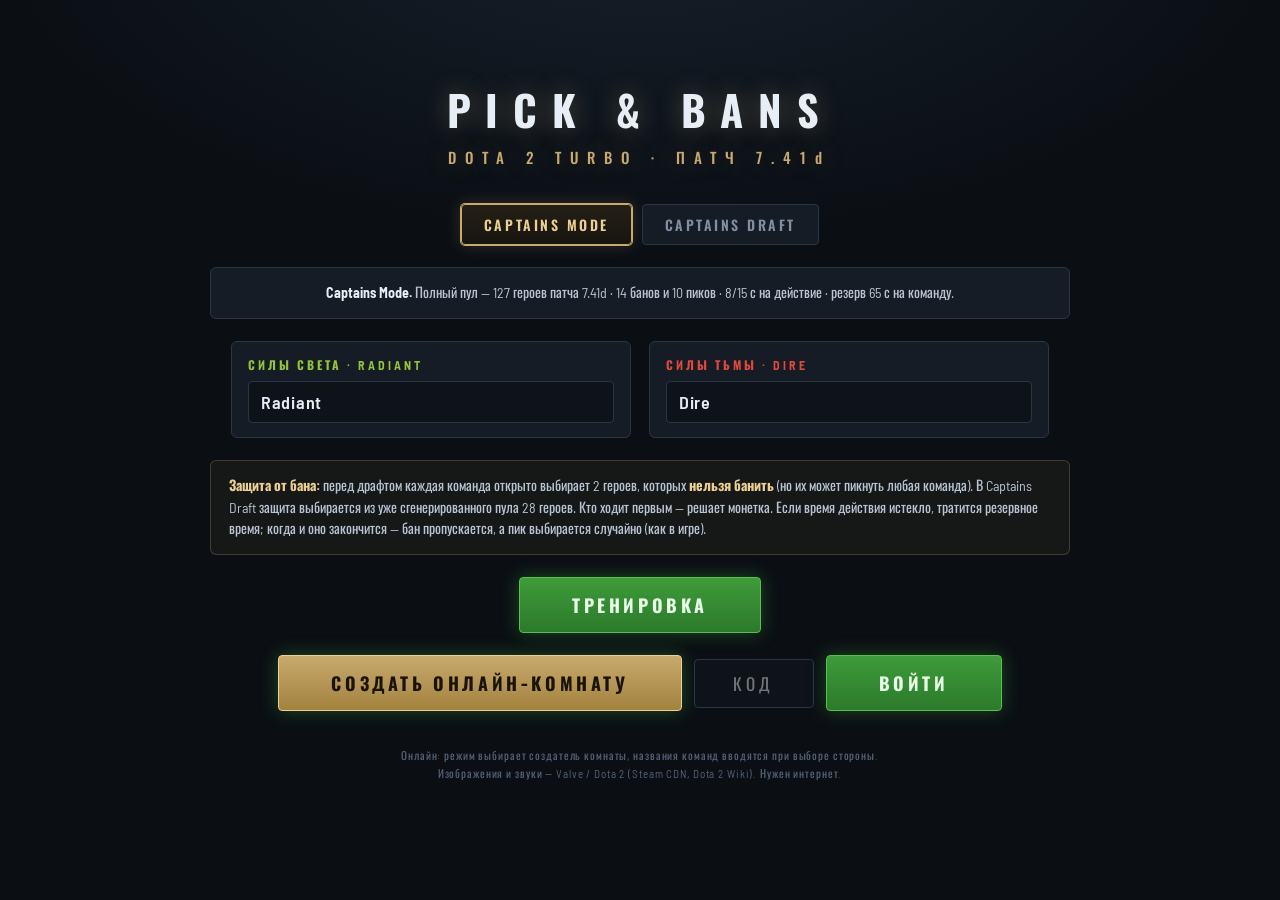
==== commit 62778fb7: "Add files via upload" ====
--- a/index.html
+++ b/index.html
@@ -234,6 +234,24 @@
 .end-picks img{width:210px; border-radius:4px; border:1px solid #2a3646; display:block;}
 .vs-label{font-family:'Oswald'; font-size:52px; color:var(--gold); letter-spacing:.1em; font-weight:700; text-shadow:0 0 26px rgba(200,170,110,.5);}
 .end-note{color:var(--dim); font-size:14px; letter-spacing:.08em;}
+#scr-end{overflow-y:auto; padding:30px 0;}
+.prob-row{display:flex; align-items:center; gap:12px;}
+.prob-lbl{font-family:'Oswald'; font-size:20px; font-weight:700; min-width:140px;}
+.prob-lbl.radiant{color:var(--radiant-br); text-align:right;}
+.prob-lbl.dire{color:var(--dire-br);}
+.prob-bar{flex:1; height:18px; background:linear-gradient(180deg,#3a1512,#2a100c); border:1px solid #55231c; border-radius:9px; overflow:hidden;}
+#prob-fill{height:100%; width:50%; background:linear-gradient(90deg,#4f7a1e,#93c53b); transition:width .8s ease;}
+.prob-note{text-align:center; margin-top:8px; color:var(--dim); font-size:13px; letter-spacing:.05em;}
+.cover-wrap{display:flex; gap:14px; margin-top:14px; flex-wrap:wrap; justify-content:center;}
+.cover-team{flex:1 1 320px; background:var(--panel); border:1px solid var(--line); border-radius:6px; padding:10px 12px; font-size:13px; color:#b9c4d2;}
+.cover-team.radiant{border-top:2px solid var(--radiant);}
+.cover-team.dire{border-top:2px solid var(--dire);}
+.cover-team b{color:#e8eef5; letter-spacing:.06em;}
+.cv-list{display:flex; flex-wrap:wrap; gap:6px; margin-top:8px;}
+.cv{padding:3px 8px; border-radius:3px; background:#0d1319; border:1px solid var(--line); font-size:12px;}
+.cv.ok{color:#a5d76a; border-color:#3c5518;}
+.cv.no{color:#8b5a52; border-color:#4a2620;}
+.an-note{margin-top:6px; font-size:11px; color:#54637a; letter-spacing:.06em; text-align:center;}
 .footer-note{margin-top:14px; font-size:11px; color:#54637a; letter-spacing:.08em; text-align:center; line-height:1.6;}
 /* онлайн */
 .net-row{display:flex; gap:12px; justify-content:center; align-items:center; flex-wrap:wrap;}
@@ -289,7 +307,7 @@
       Кто ходит первым — решает монетка. Если время действия истекло, тратится резервное время; когда и оно закончится —
       бан пропускается, а пик выбирается случайно (как в игре).
     </div>
-    <button class="btn-main" id="btn-setup-next">Драфт на этом компьютере</button>
+    <button class="btn-main" id="btn-setup-next">Тренировка</button>
     <div class="net-row">
       <button class="btn-main btn-gold" id="btn-net-host">Создать онлайн-комнату</button>
       <input id="net-code" placeholder="КОД" maxlength="8" spellcheck="false">
@@ -408,6 +426,17 @@
     <div class="end-team dire"><h3 id="end-name-dire"></h3><div class="end-picks" id="end-picks-dire"></div></div>
   </div>
   <div class="end-note" id="end-note"></div>
+  <div id="an-loading" class="an-note">Считаем шансы победы по данным OpenDota…</div>
+  <div id="an-box" class="hidden" style="width:min(760px,94vw)">
+    <div class="prob-row">
+      <span id="prob-left" class="prob-lbl radiant"></span>
+      <div class="prob-bar"><div id="prob-fill"></div></div>
+      <span id="prob-right" class="prob-lbl dire"></span>
+    </div>
+    <div class="prob-note" id="prob-note"></div>
+    <div id="cover-wrap" class="cover-wrap"></div>
+    <div class="an-note">Модель: актуальные винрейты Turbo текущего патча + контрпики + закрытие ролей · данные OpenDota</div>
+  </div>
   <div style="display:flex; gap:14px; align-items:center">
     <button class="btn-main btn-gold" id="btn-save-img" title="Один клик — картинка пиков. Тройной клик — полная картинка с банами в порядке драфта">Сохранить</button>
     <button class="btn-main" id="btn-again">Новый драфт</button>
@@ -781,14 +810,15 @@
   coinShown:false, draftInited:false, protSent:false
 };
 const defaultName = side => side === "radiant" ? "Radiant" : "Dire";
-const BROKERS = ["wss://broker.emqx.io:8084/mqtt", "wss://broker.hivemq.com:8884/mqtt"];
+const BROKERS = ["wss://broker.hivemq.com:8884/mqtt", "wss://broker.emqx.io:8084/mqtt"];
 const topicOut = ()=> "d2tpb/" + NET.code.toLowerCase() + "/" + (NET.isHost ? "h" : "g");
 const topicIn  = ()=> "d2tpb/" + NET.code.toLowerCase() + "/" + (NET.isHost ? "g" : "h");
 function netSend(m){
   if (!NET.client) return;
   m._s = ++NET.seqOut;
-  try{ NET.client.publish(topicOut(), JSON.stringify(m), {qos:1}); }catch(e){}
-  /* mqtt.js сам буферизует QoS1-публикации при обрыве и дошлёт после реконнекта */
+  /* QoS 0: без inflight-окон и очередей публичного брокера.
+     Потери чинятся на уровне приложения: снапшоты хоста + ретраи гостя. */
+  try{ NET.client.publish(topicOut(), JSON.stringify(m), {qos:0}); }catch(e){}
 }
 function connectBroker(onReady, idx){
   idx = idx || 0;
@@ -798,22 +828,21 @@
   }
   let opened = false;
   const c = mqtt.connect(BROKERS[idx], {
-    /* стабильный clientId + clean:false = устойчивая сессия: брокер хранит
-       QoS1-сообщения, пока клиент офлайн (фоновые вкладки, обрывы сети).
-       timerVariant "worker": keepalive-пинги идут из Web Worker, который
-       Chrome НЕ троттлит в фоновой вкладке — соединение не умирает молча. */
-    clientId: "d2tpb_" + NET.code.toLowerCase() + "_" + (NET.isHost ? "h" : "g"),
-    clean: false, connectTimeout: 8000, keepalive: 20, reconnectPeriod: 2000,
+    /* timerVariant "worker": keepalive-пинги идут из Web Worker, который
+       Chrome НЕ троттлит в фоновой вкладке — соединение не умирает молча.
+       Сессия чистая, QoS 0 — восстановление на уровне приложения. */
+    clientId: "d2tpb_" + Math.random().toString(36).slice(2, 12),
+    clean: true, connectTimeout: 8000, keepalive: 20, reconnectPeriod: 2000,
     protocolVersion: 4, timerVariant: "worker"
   });
   NET.client = c;
   c.on("connect", ()=>{
     if (!opened){
       opened = true;
-      c.subscribe(topicIn(), {qos:1}, err=>{ if (!err) onReady(); });
+      c.subscribe(topicIn(), {qos:0}, err=>{ if (!err) onReady(); });
     } else {
-      c.subscribe(topicIn(), {qos:1});                 // после автопереподключения
-      if (NET.isHost) sendLobby();
+      c.subscribe(topicIn(), {qos:0});                 // после автопереподключения
+      if (NET.isHost){ sendLobby(); hostSnap(); }
       else if (!NET.lobbyGot) netSend({t:"hello"});
     }
   });
@@ -830,13 +859,35 @@
   setTimeout(fallback, 9000);
 }
 function reconnectHard(){
-  if (NET._rh && Date.now() - NET._rh < 30000) return;   // не чаще раза в 30 c
+  if (NET._rh && Date.now() - NET._rh < 25000) return;   // не чаще раза в 25 c
   NET._rh = Date.now();
   try{ NET.client.end(true); }catch(e){}
   connectBroker(()=>{
     if (NET.isHost){ sendLobby(); hostSnap(); }
     else if (!NET.draftInited) netSend({t:"hello"});
   });
+}
+/* Web Worker-«будильник»: Chrome не троттлит воркеры в фоновых вкладках.
+   Каждые 8 с: держим брокер живым трафиком, будим реконнект, шлём снапшот. */
+let kaWorker = null;
+function startKeepaliveWorker(){
+  if (kaWorker) return;
+  try{
+    const blob = new Blob(["setInterval(function(){postMessage(1)},8000)"], {type:"text/javascript"});
+    kaWorker = new Worker(URL.createObjectURL(blob));
+    kaWorker.onmessage = ()=>{
+      if (!NET.online || !NET.client) return;
+      if (NET.client.connected){
+        netSend({t:"ping"});
+        if (NET.isHost && NET.stage !== "lobby") hostSnap();
+      } else {
+        try{ NET.client.reconnect(); }catch(e){}
+      }
+      const silent = Date.now() - NET.lastSeen;
+      if (NET.peerOnline && silent > 60000) reconnectHard();
+      if (NET.peerOnline && silent > 150000){ NET.peerOnline = false; netLost(); }
+    };
+  }catch(e){}
 }
 function startPing(){
   NET.lastSeen = Date.now();
@@ -925,6 +976,7 @@
   connectBroker(()=>{
     $("lobby-status").textContent = "Комната создана. Ожидание соперника…";
     startPing();
+    startKeepaliveWorker();
     if (NET.snapIv) clearInterval(NET.snapIv);
     NET.snapIv = setInterval(hostSnap, 3000);
   });
@@ -940,6 +992,7 @@
   connectBroker(()=>{
     $("lobby-status").textContent = "Ищем комнату…";
     startPing();
+    startKeepaliveWorker();
     if (NET.retryIv) clearInterval(NET.retryIv);
     NET.retryIv = setInterval(guestLobbyRetry, 2500);
     let tries = 0;
@@ -1573,6 +1626,7 @@
     `${S.mode === "cm" ? "Captains Mode" : "Captains Draft"} · первый пик: ${S.names[S.firstPick]}` +
     ` · банов: ${S.bans.radiant.filter(Boolean).length + S.bans.dire.filter(Boolean).length}`;
   prefetchExport();
+  runAnalytics();
   setTimeout(()=>$("scr-end").classList.remove("hidden"), 900);
 }
 /* ---------- ЭКСПОРТ КАРТИНКИ ----------
@@ -1689,6 +1743,87 @@
   }, 430);
 });
 
+/* ---------- АНАЛИТИКА ДРАФТА (OpenDota, бесплатно, текущий патч) ----------
+   Вероятность победы: логистическая модель из трёх слагаемых —
+   1) сумма отклонений Turbo-винрейтов героев от 50%,
+   2) контрпики: матчапы каждого героя Radiant против каждого пика Dire,
+   3) закрытие ключевых функций драфта (роли OpenDota). */
+async function runAnalytics(){
+  const load = $("an-loading"), box = $("an-box");
+  load.textContent = "Считаем шансы победы по данным OpenDota…";
+  load.classList.remove("hidden"); box.classList.add("hidden");
+  try{
+    const [stats, meta] = await Promise.all([
+      fetch("https://api.opendota.com/api/heroStats").then(r=>r.json()),
+      fetch("https://api.opendota.com/api/heroes").then(r=>r.json())
+    ]);
+    const od = {}; stats.forEach(h=>od[h.name.replace("npc_dota_hero_","")] = h);
+    const metaById = {}; meta.forEach(h=>metaById[h.id] = h);
+    const wrOf = s=>{
+      const h = od[s]; if (!h) return 0.5;
+      if (h.turbo_picks > 100) return h.turbo_wins / h.turbo_picks;
+      if (h.pub_pick > 100) return h.pub_win / h.pub_pick;
+      return 0.5;
+    };
+    const R = S.picks.radiant, D = S.picks.dire;
+    const baseR = R.reduce((a,s)=>a + (wrOf(s) - 0.5), 0);
+    const baseD = D.reduce((a,s)=>a + (wrOf(s) - 0.5), 0);
+
+    /* контрпики: матчапы героев Radiant против пиков Dire */
+    const direIds = new Set(D.map(s=>od[s] && od[s].id).filter(Boolean));
+    const mus = await Promise.all(R.map(s=>{
+      const h = od[s]; if (!h) return Promise.resolve(null);
+      return fetch("https://api.opendota.com/api/heroes/" + h.id + "/matchups")
+        .then(r=>r.json()).catch(()=>null);
+    }));
+    let matchup = 0, pairs = 0;
+    R.forEach((s, i)=>{
+      const mu = mus[i]; if (!mu) return;
+      const base = wrOf(s);
+      mu.forEach(m=>{
+        if (!direIds.has(m.hero_id) || m.games_played < 25) return;
+        matchup += Math.max(-0.08, Math.min(0.08, m.wins / m.games_played - base));
+        pairs++;
+      });
+    });
+
+    /* закрытие функций драфта */
+    const FUNCS = [["Carry","Кор"],["Disabler","Контроль"],["Initiator","Инициация"],
+                   ["Durable","Стойкость"],["Support","Саппорт"],["Escape","Мобильность"]];
+    const coverage = team=>{
+      const roles = new Set(); let ranged = 0;
+      team.forEach(s=>{
+        const h = od[s], m = h && metaById[h.id]; if (!m) return;
+        (m.roles || []).forEach(r=>roles.add(r));
+        if (m.attack_type === "Ranged") ranged++;
+      });
+      return {roles, ranged, covered: FUNCS.filter(f=>roles.has(f[0])).length};
+    };
+    const covR = coverage(R), covD = coverage(D);
+
+    const x = (baseR - baseD) + matchup + 0.012 * (covR.covered - covD.covered);
+    const pct = Math.round(100 / (1 + Math.exp(-4 * x)));
+
+    $("prob-left").textContent  = S.names.radiant + " " + pct + "%";
+    $("prob-right").textContent = (100 - pct) + "% " + S.names.dire;
+    $("prob-fill").style.width = pct + "%";
+    const f = v => (v > 0 ? "+" : "") + (v * 100).toFixed(1) + " п.п. к Radiant";
+    $("prob-note").textContent =
+      `Винрейты Turbo: ${f(baseR - baseD)} · контрпики (${pairs} пар): ${f(matchup)} · функции: ${covR.covered} против ${covD.covered}`;
+    const covHtml = (nm, cov, side)=>
+      `<div class="cover-team ${side}"><b>${nm}</b> · закрыто ${cov.covered}/6 функций · дальников: ${cov.ranged}/5
+         <div class="cv-list">${FUNCS.map(fn=>{
+            const ok = cov.roles.has(fn[0]);
+            return `<span class="cv ${ok ? "ok" : "no"}">${ok ? "✓" : "—"} ${fn[1]}</span>`;
+         }).join("")}</div></div>`;
+    $("cover-wrap").innerHTML = covHtml(S.names.radiant, covR, "radiant") + covHtml(S.names.dire, covD, "dire");
+    load.classList.add("hidden");
+    box.classList.remove("hidden");
+  }catch(e){
+    load.textContent = "Аналитика недоступна — OpenDota не отвечает";
+  }
+}
+
 $("btn-copy").addEventListener("click", ()=>{
   const line = t => S.picks[t].map(s=>byId[s][1]).join(", ");
   const bansLine = t => S.bans[t].map(s=>s ? byId[s][1] : "—").join(", ");
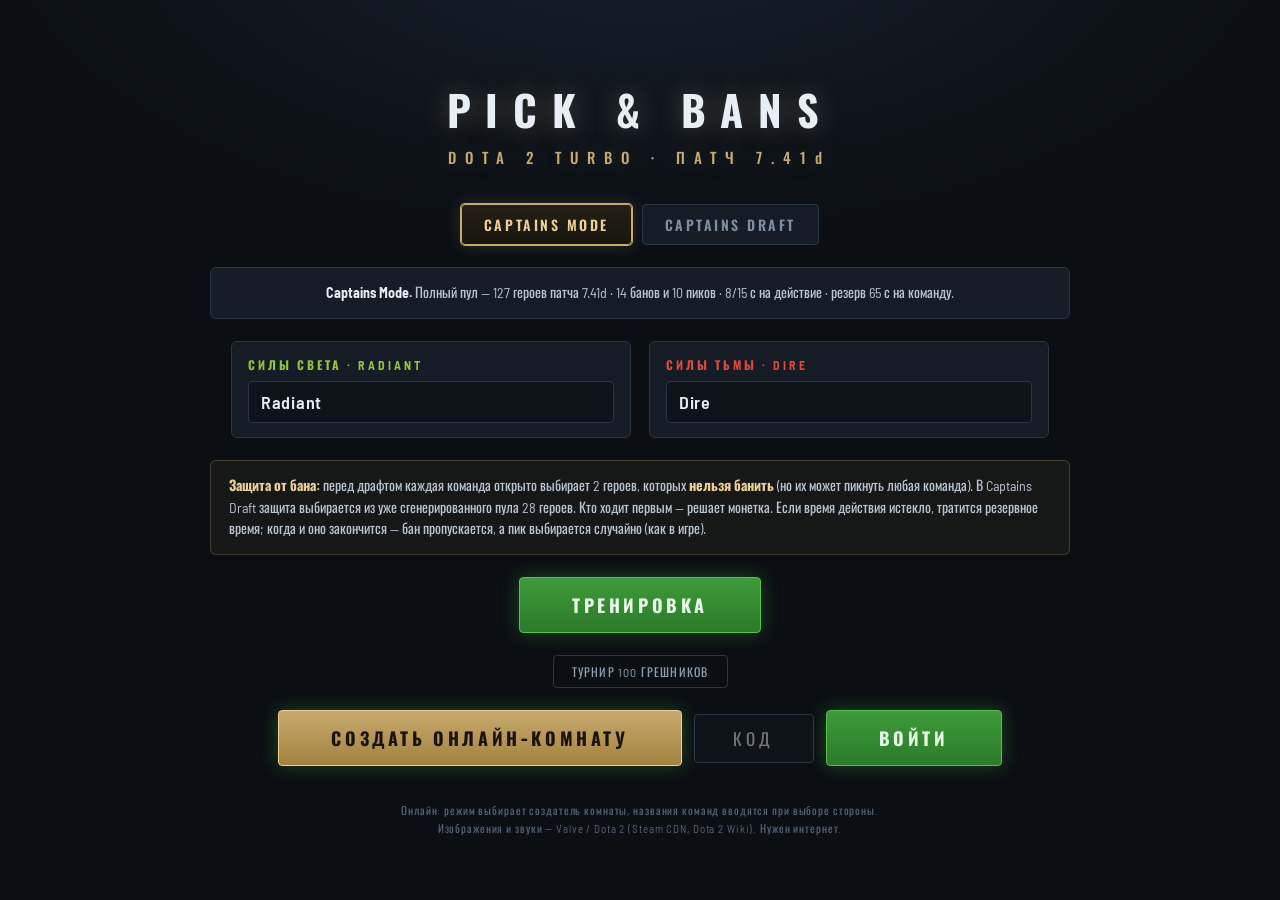
==== commit debbd55c: "add tournament dashboard link" ====
--- a/index.html
+++ b/index.html
@@ -308,6 +308,7 @@
       бан пропускается, а пик выбирается случайно (как в игре).
     </div>
     <button class="btn-main" id="btn-setup-next">Тренировка</button>
+    <a class="btn-small" href="tournament-100-sinners.html" style="align-self:center;text-decoration:none">Турнир 100 Грешников</a>
     <div class="net-row">
       <button class="btn-main btn-gold" id="btn-net-host">Создать онлайн-комнату</button>
       <input id="net-code" placeholder="КОД" maxlength="8" spellcheck="false">
@@ -1776,16 +1777,22 @@
       return fetch("https://api.opendota.com/api/heroes/" + h.id + "/matchups")
         .then(r=>r.json()).catch(()=>null);
     }));
-    let matchup = 0, pairs = 0;
+    let advSum = 0, pairs = 0;
     R.forEach((s, i)=>{
-      const mu = mus[i]; if (!mu) return;
-      const base = wrOf(s);
+      const mu = mus[i]; if (!mu || !mu.length) return;
+      /* база — средний винрейт героя по САМОЙ выборке матчапов,
+         чтобы не смешивать её с Turbo-статистикой (разные датасеты) */
+      let tg = 0, tw = 0;
+      mu.forEach(m=>{ tg += m.games_played; tw += m.wins; });
+      const baseMu = tg ? tw / tg : 0.5;
       mu.forEach(m=>{
         if (!direIds.has(m.hero_id) || m.games_played < 25) return;
-        matchup += Math.max(-0.08, Math.min(0.08, m.wins / m.games_played - base));
+        advSum += Math.max(-0.08, Math.min(0.08, m.wins / m.games_played - baseMu));
         pairs++;
       });
     });
+    /* среднее преимущество пары × 5 героев, с ограничением */
+    const matchup = pairs ? Math.max(-0.12, Math.min(0.12, (advSum / pairs) * 5)) : 0;
 
     /* закрытие функций драфта */
     const FUNCS = [["Carry","Кор"],["Disabler","Контроль"],["Initiator","Инициация"],
@@ -1820,7 +1827,9 @@
     load.classList.add("hidden");
     box.classList.remove("hidden");
   }catch(e){
-    load.textContent = "Аналитика недоступна — OpenDota не отвечает";
+    load.textContent = "Аналитика недоступна (лимит OpenDota) — нажмите здесь, чтобы повторить";
+    load.style.cursor = "pointer";
+    load.onclick = ()=>{ load.onclick = null; load.style.cursor = ""; runAnalytics(); };
   }
 }
 
